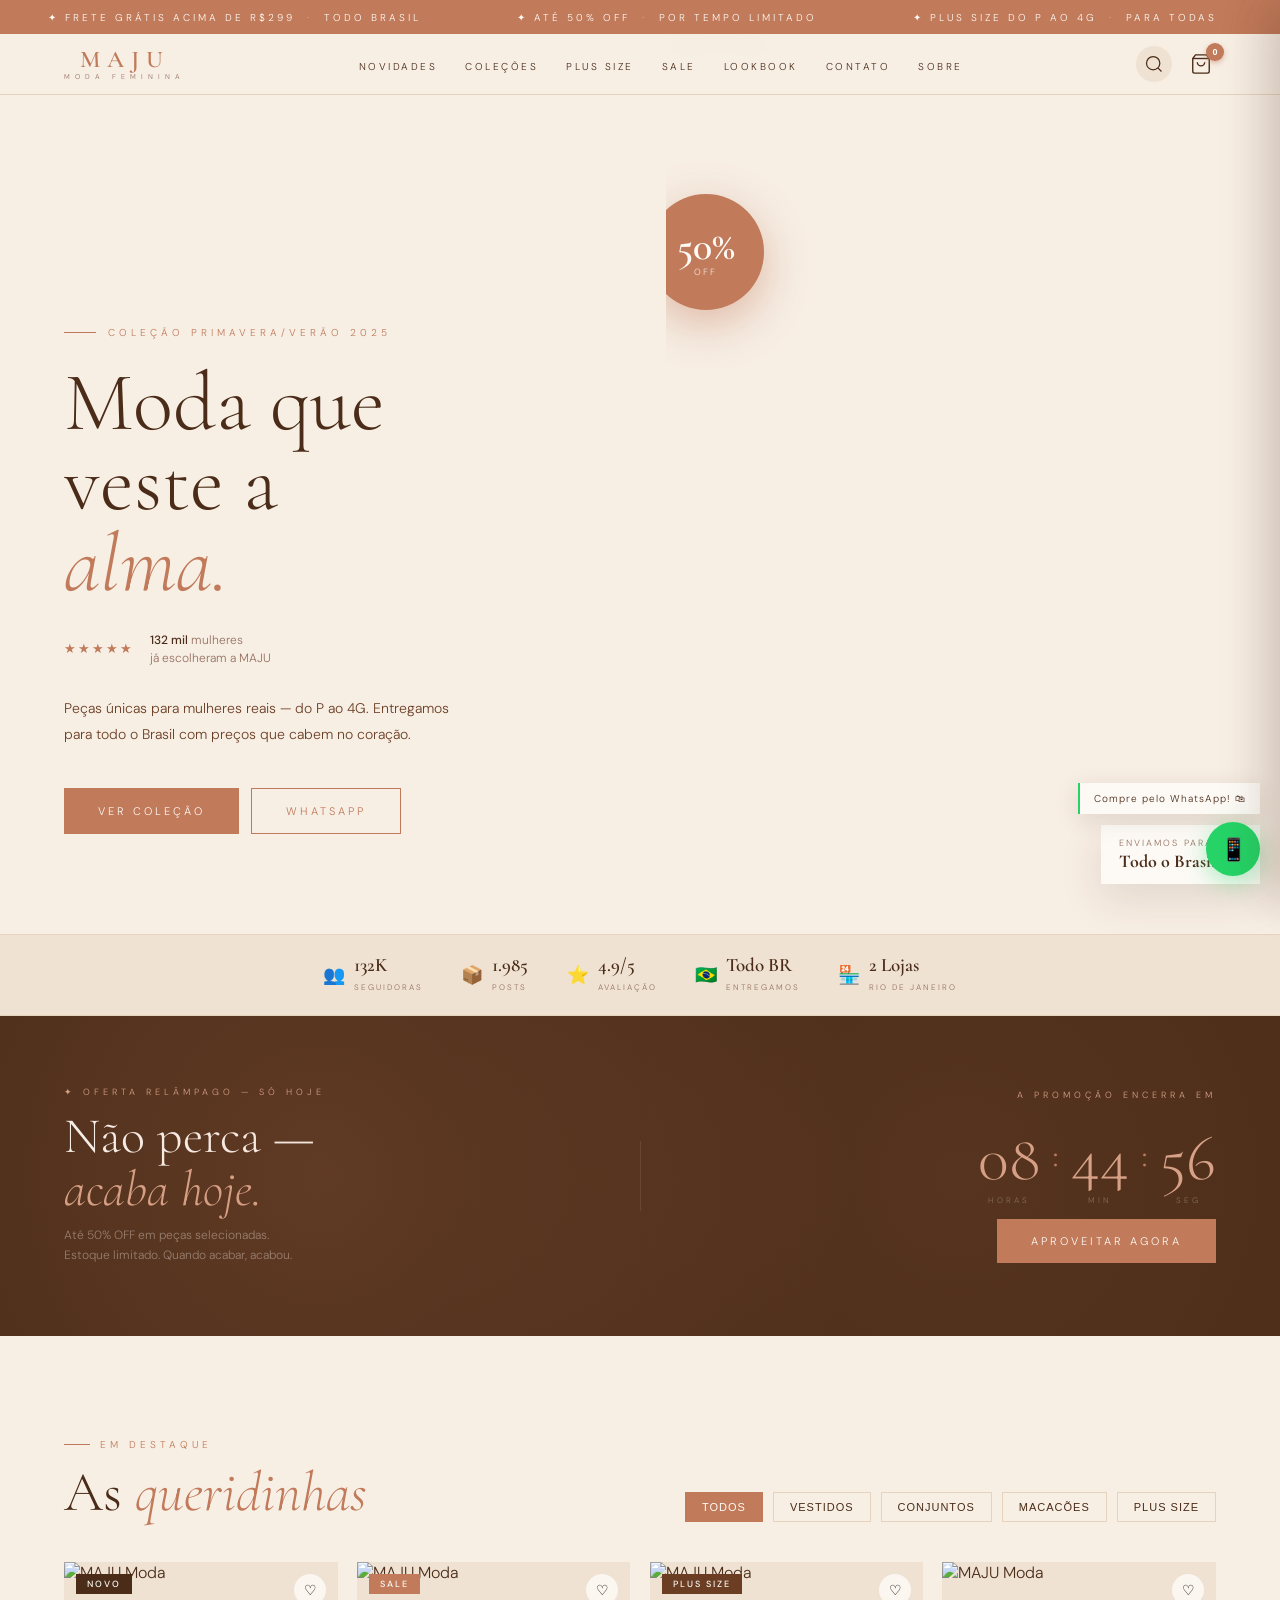
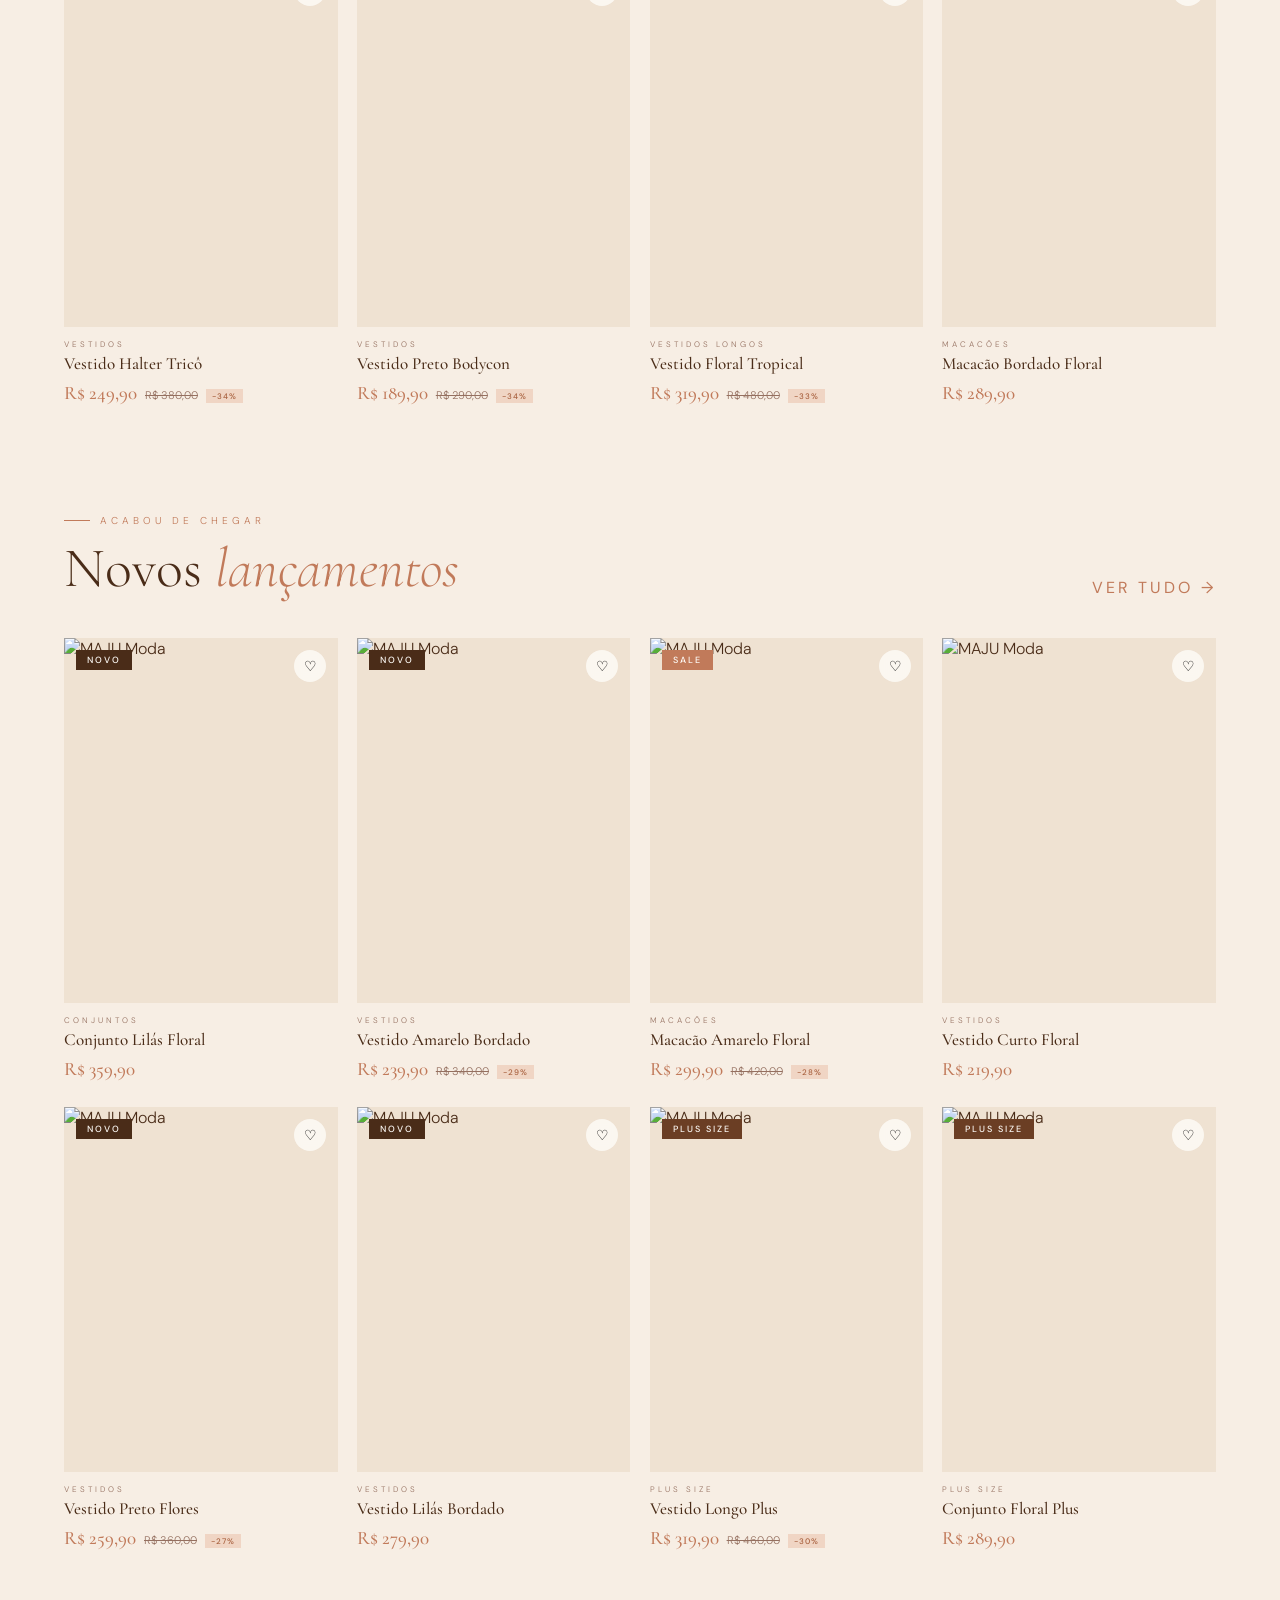
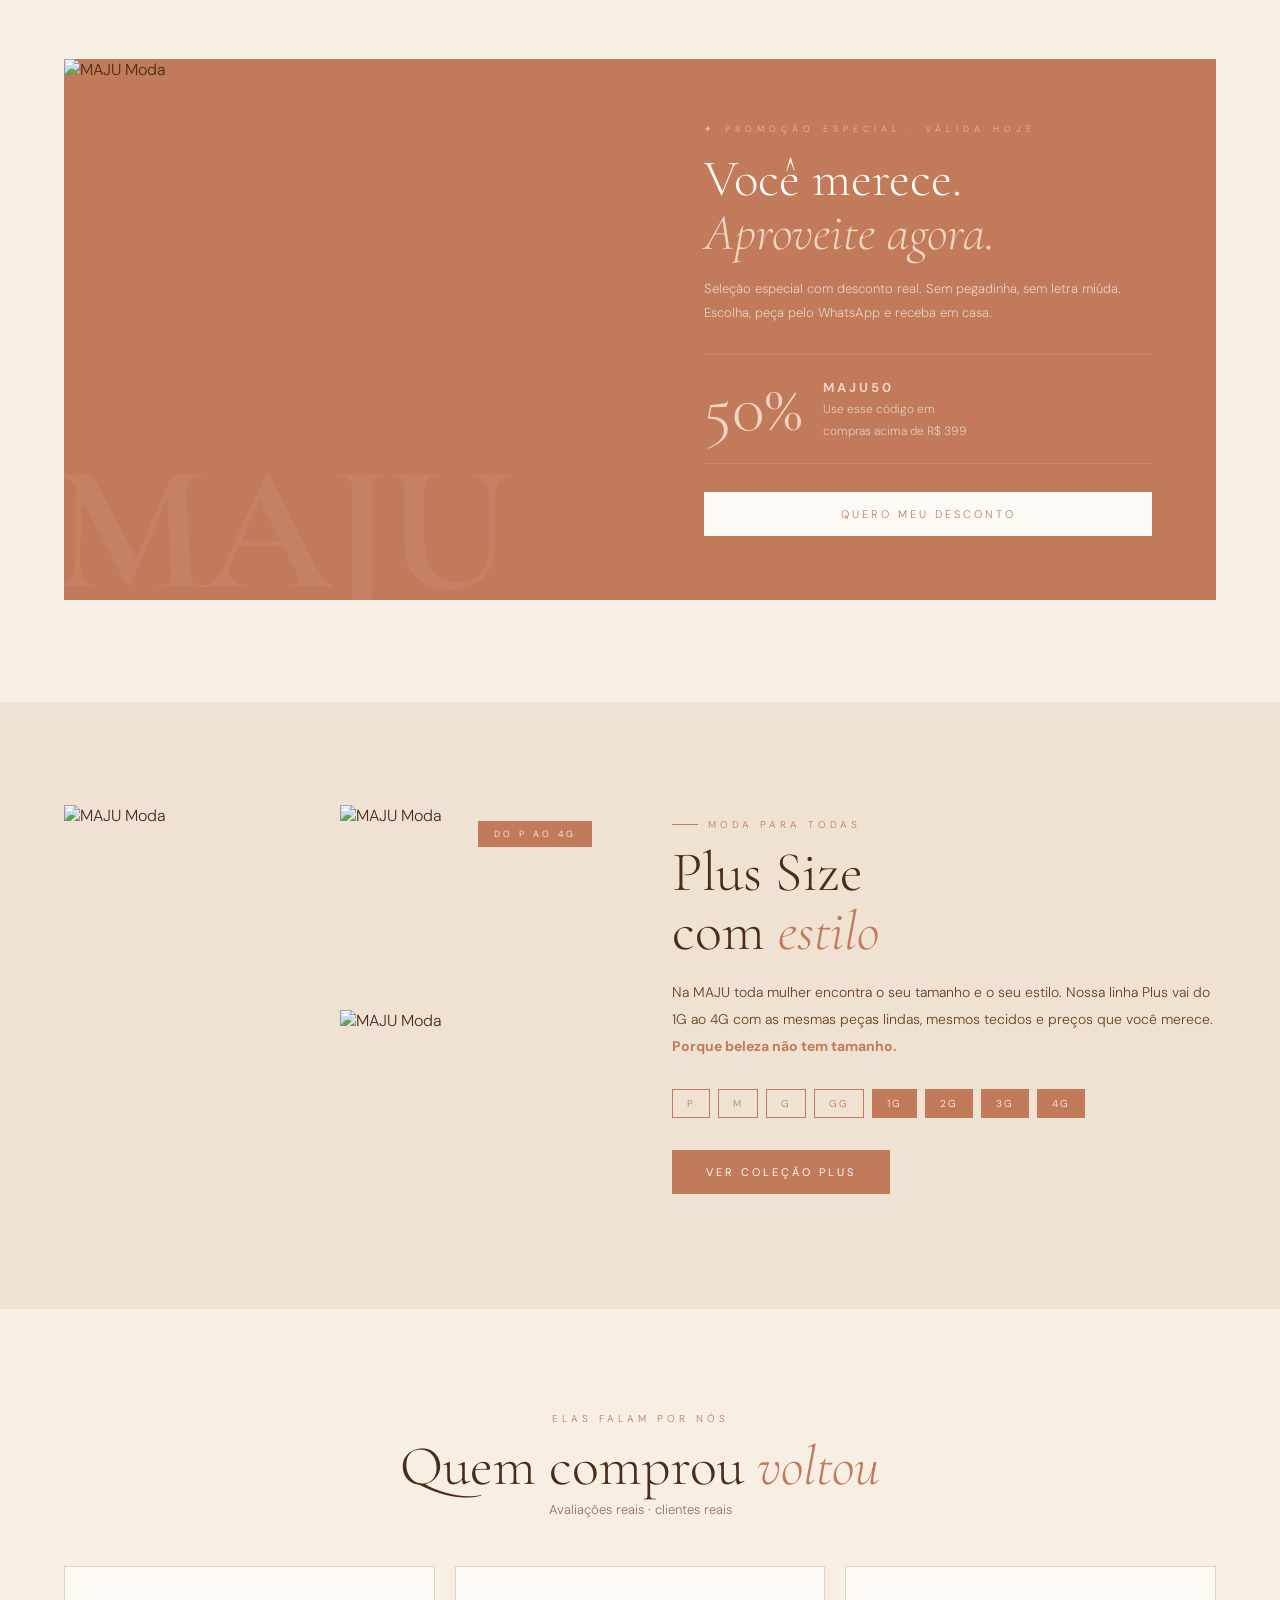
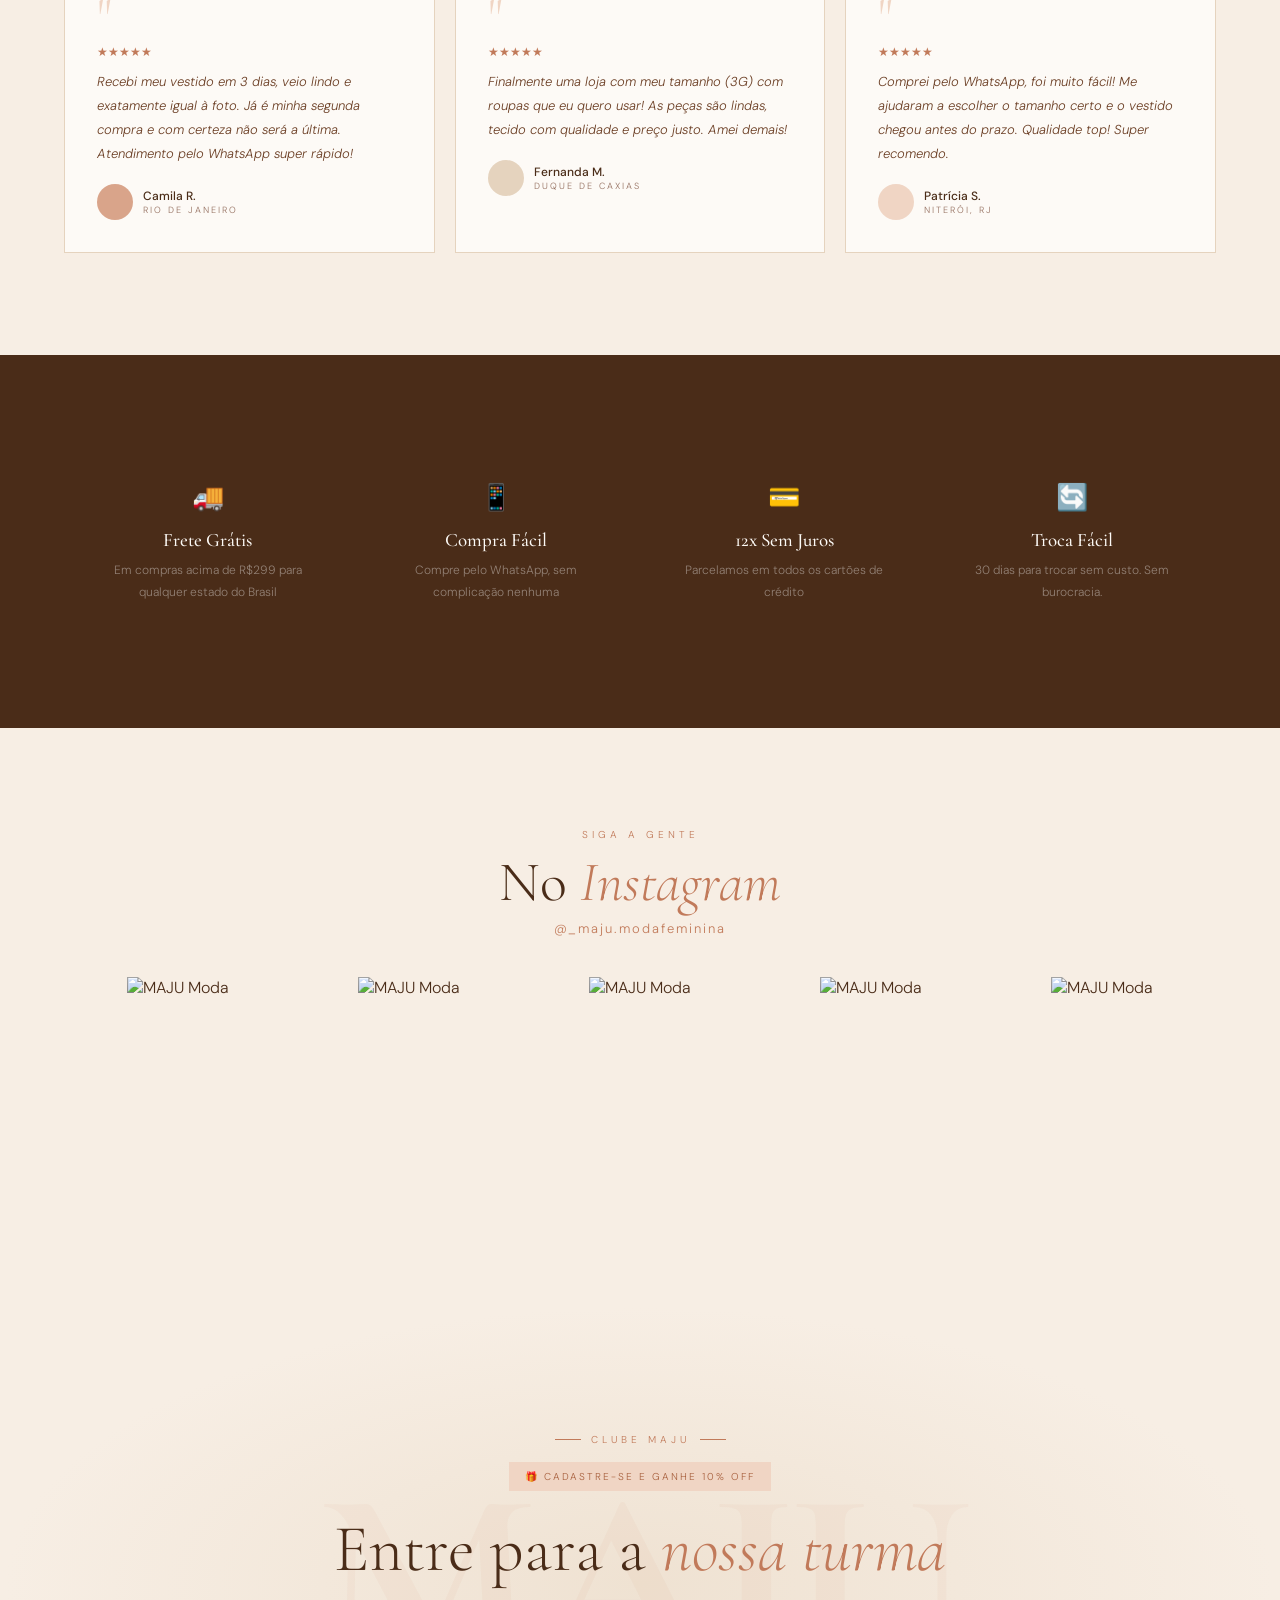
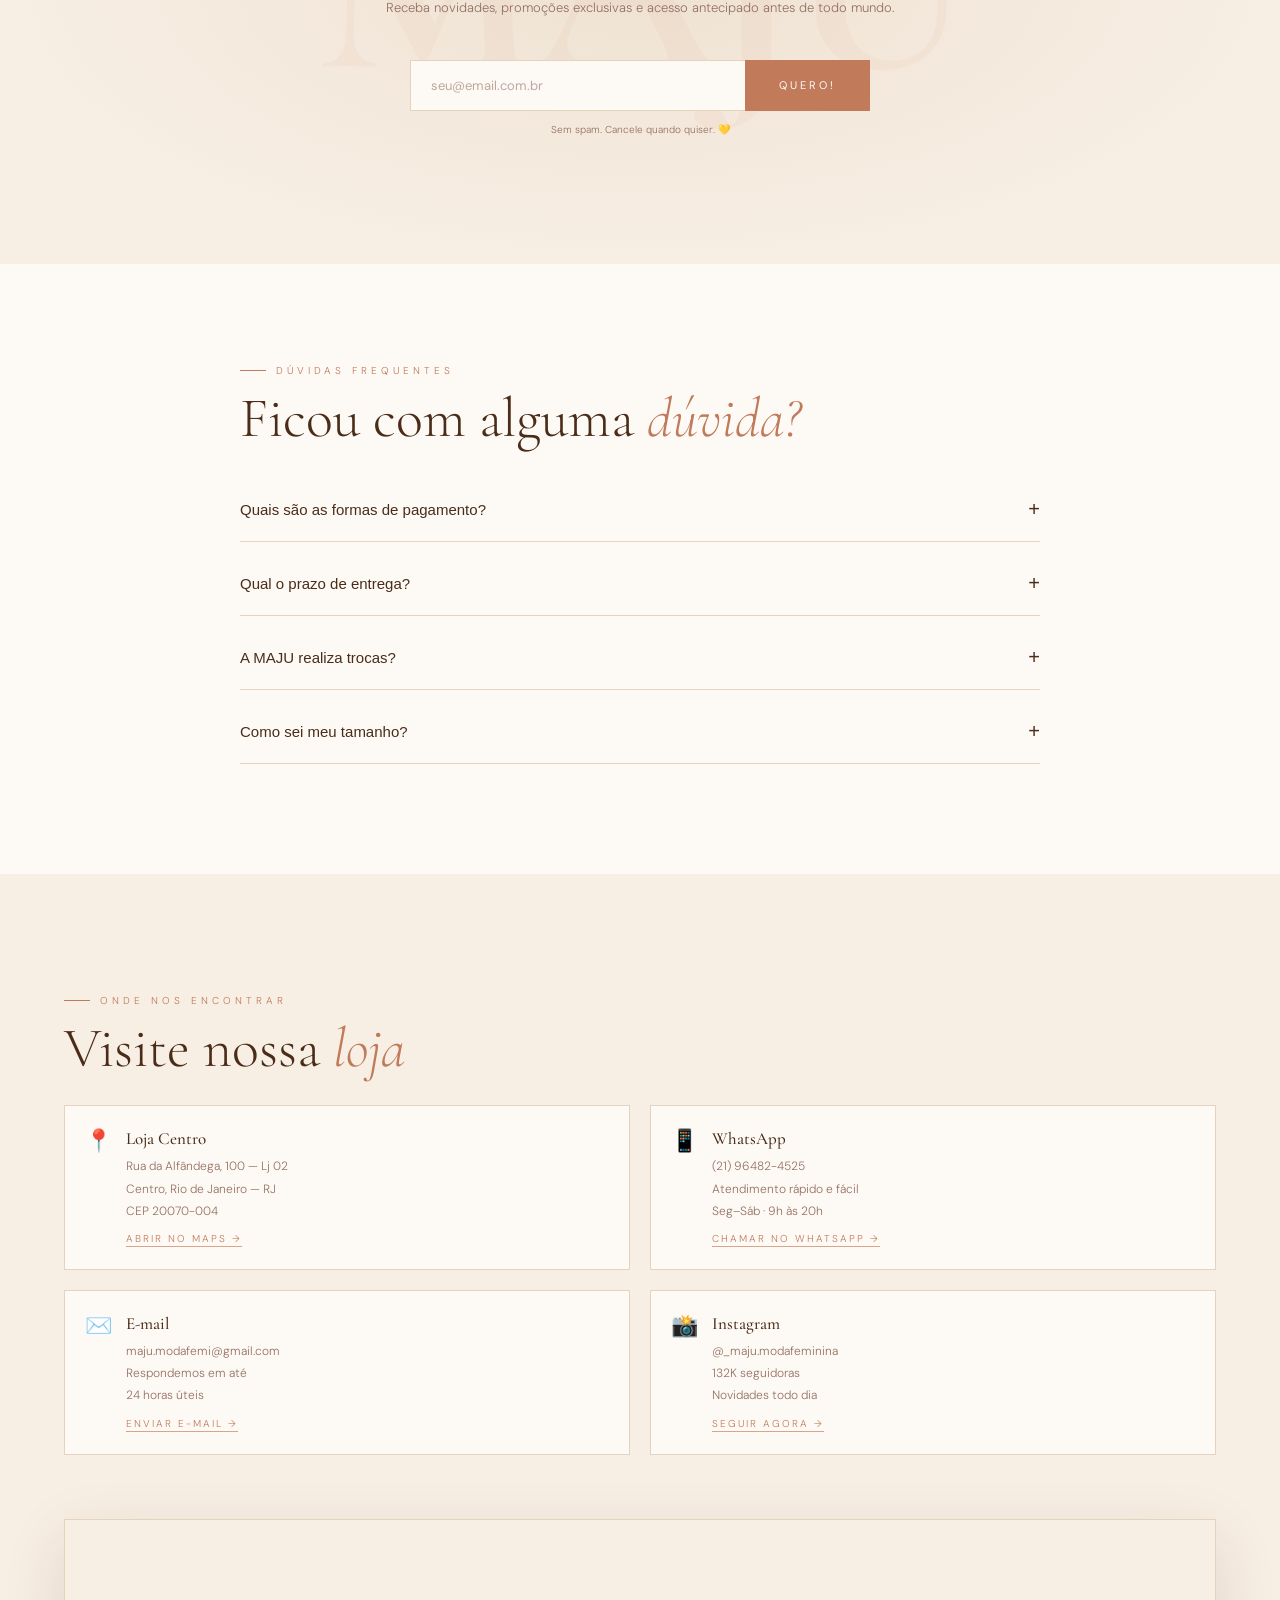
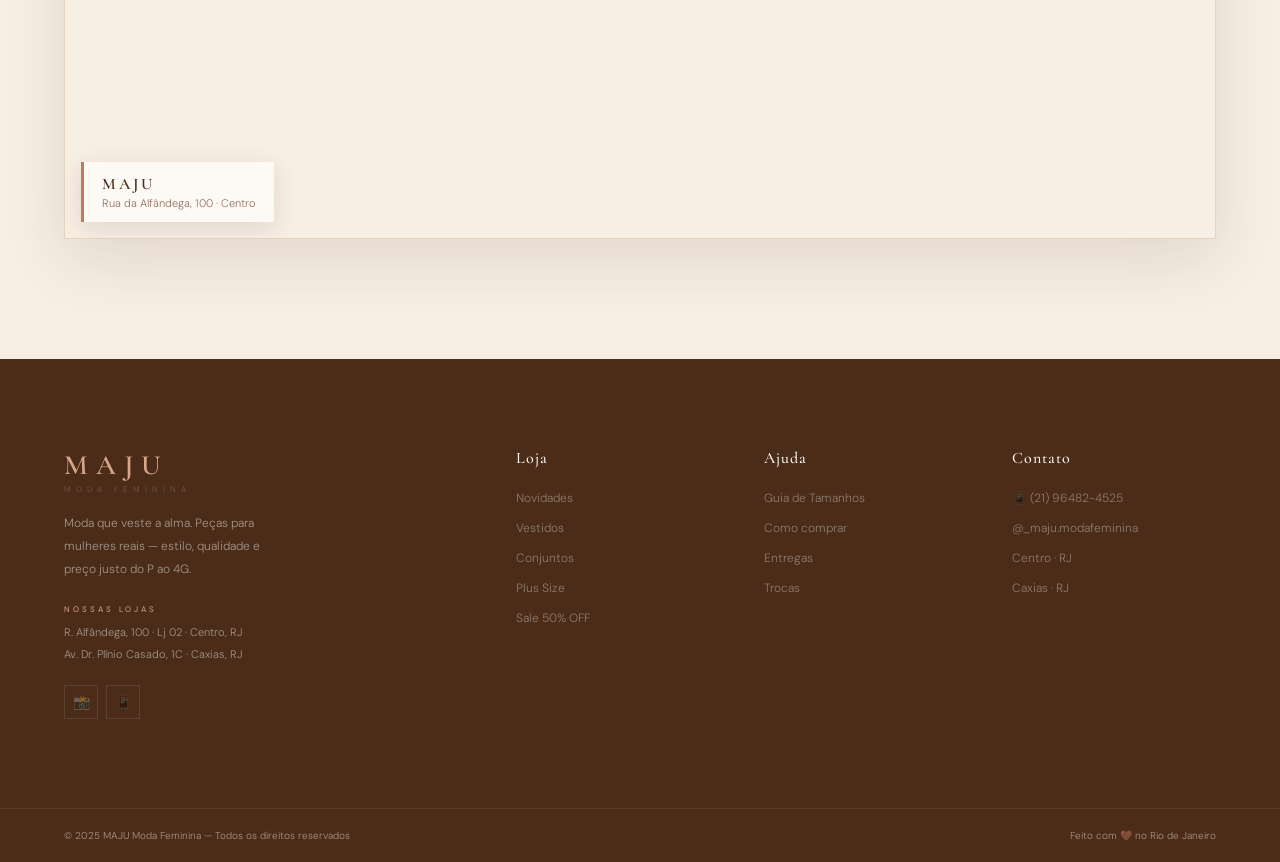
==== index.html @ 3d33a8f9 "primeiro commit" ====
<!DOCTYPE html>
<html lang="pt-BR">
<head>
<meta charset="UTF-8">
<meta name="viewport" content="width=device-width, initial-scale=1.0, viewport-fit=cover">
<meta name="theme-color" content="#C17A5A">
<meta name="apple-mobile-web-app-capable" content="yes">
<title>MAJU Moda Feminina — Moda que veste a alma</title>
<link href="https://fonts.googleapis.com/css2?family=Cormorant+Garamond:ital,wght@0,300;0,400;0,500;0,600;1,300;1,400;1,600&family=DM+Sans:wght@300;400;500&display=swap" rel="stylesheet">
<link rel="stylesheet" href="style.css">
</head>
<body>

<!-- POPUP -->
<div class="pop-ov" id="popOv">
  <div class="popup">
    <div class="pop-img-w" style="position:relative">
      <button class="pop-close-abs" onclick="closePopup()">✕</button>
      <img src="https://res.cloudinary.com/demo/image/fetch/f_auto,q_auto/https://images.unsplash.com/photo-1483985988355-763728e1935b?w=800&auto=format&fit=crop" loading="lazy" alt="MAJU Moda" alt="MAJU">
    </div>
    <div class="pop-body">
      <button class="pop-close-rel" onclick="closePopup()">✕</button>
      <p class="pop-tag">Exclusivo para você</p>
      <h2 class="pop-title">Ganhe <em>10% OFF</em><br>na 1ª compra</h2>
      <p class="pop-sub">Cadastre-se e receba desconto imediato + acesso antecipado a todas as novidades.</p>
      <div class="pop-code" onclick="copyCode()"><strong>MAJU10</strong><p id="popTxt">Clique para copiar</p></div>
      <a href="https://wa.me/5521964824525?text=Oi! Quero usar o cupom MAJU10 🛍" class="btn btn-t btn-full" style="margin-bottom:10px"><span>Comprar pelo WhatsApp</span></a>
      <span class="pop-skip" onclick="closePopup()">Não, obrigada — prefiro pagar mais</span>
    </div>
  </div>
</div>

<!-- CART -->
<div class="c-ov" id="cOv" onclick="closeCart()"></div>
<div class="c-drawer" id="cDraw">
  <div class="c-head" style="flex-direction:column; align-items:flex-start; padding-bottom:12px;">
    <div style="display:flex; justify-content:space-between; width:100%; align-items:center; margin-bottom:12px;">
      <h3 style="font-family:'Cormorant Garamond',serif;font-size:22px;color:var(--brown);">Minha Sacola <span id="c-count" style="font-size:14px;color:var(--muted);font-weight:300;font-family:'DM Sans',sans-serif;"></span></h3>
      <button class="c-close" onclick="closeCart()">✕</button>
    </div>
    <div class="c-progress-wrap">
      <p id="c-progress-text">Faltam <strong>R$ 299,00</strong> para <strong>Frete Grátis</strong></p>
      <div class="c-progress-bar"><div class="c-progress-fill" id="cProgressFill"></div></div>
    </div>
  </div>
  <div class="c-body" id="c-body">
    <div class="c-empty">🛍<br><br>Seu carrinho está vazio.<br>Explore nossas novidades!</div>
  </div>
  <div class="c-foot" id="c-foot" style="display:none;">
    <div class="c-total"><span>Total</span><strong id="c-total-val">R$ 0,00</strong></div>
    <button class="btn btn-t btn-full" onclick="irCheckout()" style="margin-bottom:10px;"><span>Finalizar compra</span></button>
    <a id="wpp-cart-link" href="#" class="btn btn-g btn-full"><span>📱 Finalizar pelo WhatsApp</span></a>
  </div>
</div>

<!-- CHECKOUT MODAL -->
<div class="ck-ov" id="ckOv">
  <div class="ck-box">
    <div class="ck-head">
      <h3 id="ck-title">Finalizar compra</h3>
      <button class="ck-close" onclick="ckClose()">✕</button>
    </div>
    <div class="ck-body">
      <div class="ck-steps-bar">
        <div class="ck-step-dot done" id="dot1"></div>
        <div class="ck-step-dot" id="dot2"></div>
        <div class="ck-step-dot" id="dot3"></div>
      </div>

      <!-- STEP 1: DADOS PESSOAIS -->
      <div class="ck-step active" id="ck-step1">
        <p class="ck-subtitle">Seus dados</p>
        <div class="ck-grid">
          <div class="ck-field ck-full"><label>Nome completo *</label><input type="text" id="ck-nome" placeholder="Maria Silva"></div>
          <div class="ck-field"><label>E-mail *</label><input type="email" id="ck-email" placeholder="maria@email.com"></div>
          <div class="ck-field"><label>WhatsApp *</label><input type="tel" id="ck-fone" placeholder="(21) 99999-9999" oninput="maskFone(this)"></div>
        </div>
        <p class="ck-subtitle" style="margin-top:20px;">Endereço de entrega</p>
        <div class="ck-grid">
          <div class="ck-field">
            <label>CEP *</label>
            <div class="cep-wrap">
              <input type="text" id="ck-cep" placeholder="00000-000" maxlength="9" oninput="maskCep(this)" onblur="buscaCep()">
              <span class="cep-spin" id="cep-spin">⏳</span>
            </div>
          </div>
          <div class="ck-field"><label>Estado</label><input type="text" id="ck-uf" placeholder="RJ" maxlength="2" readonly style="background:var(--cream2);"></div>
          <div class="ck-field ck-full"><label>Rua / Avenida *</label><input type="text" id="ck-rua" placeholder="Rua das Flores"></div>
          <div class="ck-field"><label>Número *</label><input type="text" id="ck-num" placeholder="123" id="ck-num"></div>
          <div class="ck-field"><label>Complemento</label><input type="text" id="ck-comp" placeholder="Apto 4B"></div>
          <div class="ck-field"><label>Bairro *</label><input type="text" id="ck-bairro" placeholder="Centro"></div>
          <div class="ck-field ck-full"><label>Cidade *</label><input type="text" id="ck-cidade" placeholder="Rio de Janeiro" readonly style="background:var(--cream2);"></div>
        </div>
        <button class="btn btn-t btn-full" onclick="ckStep2()" style="margin-top:20px;"><span>Continuar →</span></button>
      </div>

      <!-- STEP 2: RESUMO DO PEDIDO -->
      <div class="ck-step" id="ck-step2">
        <p class="ck-subtitle">Resumo do pedido</p>
        <div id="ck-items"></div>
        <div class="ck-total-row"><span>Total</span><strong id="ck-total">R$ 0,00</strong></div>
        <div class="ck-addr-preview" id="ck-addr-preview"></div>
        <div class="ck-divider"></div>
        <div style="display:flex;flex-direction:column;gap:10px;">
          <button class="btn btn-t btn-full" onclick="ckConfirmar()"><span>✅ Confirmar pedido</span></button>
          <button class="btn btn-g btn-full" onclick="ckWhatsapp()"><span>📱 Finalizar pelo WhatsApp</span></button>
          <button class="btn btn-o btn-full" onclick="ckStep1()"><span>← Voltar</span></button>
        </div>
      </div>

      <!-- STEP 3: CONFIRMADO -->
      <div class="ck-step" id="ck-step3" style="text-align:center;padding:20px 0;">
        <div style="font-size:56px;margin-bottom:16px;">🎉</div>
        <h2 style="font-family:'Cormorant Garamond',serif;font-size:28px;font-weight:300;color:var(--brown);margin-bottom:12px;">Pedido <em style="font-style:italic;color:var(--terra);">confirmado!</em></h2>
        <p style="font-size:13px;color:var(--muted);line-height:1.8;margin-bottom:24px;">Recebemos seu pedido e entraremos em contato pelo WhatsApp para combinar a entrega e pagamento.</p>
        <div id="ck-num-pedido" style="background:var(--cream2);padding:16px;margin-bottom:24px;font-family:'Cormorant Garamond',serif;font-size:22px;color:var(--terra);"></div>
        <button class="btn btn-t btn-full" onclick="ckClose();cartClear();"><span>Continuar comprando</span></button>
      </div>
    </div>
  </div>
</div>

<!-- MOBILE MENU -->
<div class="mob-overlay" id="mobOv" onclick="closeMob()"></div>
<div class="mob-drawer" id="mobDraw">
  <div class="mob-head"><span class="mob-logo">MAJU</span><button class="mob-close" onclick="closeMob()">✕</button></div>
  <div class="mob-search">
    <input type="text" placeholder="Buscar peças..." oninput="handleSearch(this.value); if(this.value && this.value.length > 2) { closeMob(); document.getElementById('produtos').scrollIntoView(); }">
  </div>
  <div class="mob-nav">
    <a href="#" onclick="closeMob()">Novidades</a>
    <a href="#produtos" onclick="closeMob()">Coleções</a>
    <a href="#plus" onclick="closeMob()">Plus Size</a>
    <a href="#sale" onclick="closeMob()">Sale 50% OFF</a>
    <a href="#insta" onclick="closeMob()">Instagram</a>
    <a href="#contato" onclick="closeMob()">Contato & Loja</a>
    <a href="#" onclick="closeMob()">Sobre</a>
  </div>
  <div class="mob-foot">
    <a href="https://wa.me/5521964824525?text=Oi! Vim pelo site da MAJU 🌸" class="btn btn-g btn-full"><span>📱 WhatsApp</span></a>
    <a href="https://instagram.com/_maju.modafeminina" class="btn btn-o btn-full" style="font-size:10px"><span>📸 @_maju.modafeminina</span></a>
  </div>
</div>

<!-- TICKER -->
<div class="ticker-bar">
  <div class="ticker-inner">
    <span>✦ Frete grátis acima de R$299 <em>·</em> Todo Brasil</span>
    <span>✦ Até 50% OFF <em>·</em> Por tempo limitado</span>
    <span>✦ Plus Size do P ao 4G <em>·</em> Para todas</span>
    <span>✦ 12x sem juros <em>·</em> Todos os cartões</span>
    <span>✦ Troca grátis em 30 dias <em>·</em> Sem burocracia</span>
    <span>✦ Frete grátis acima de R$299 <em>·</em> Todo Brasil</span>
    <span>✦ Até 50% OFF <em>·</em> Por tempo limitado</span>
    <span>✦ Plus Size do P ao 4G <em>·</em> Para todas</span>
    <span>✦ 12x sem juros <em>·</em> Todos os cartões</span>
    <span>✦ Troca grátis em 30 dias <em>·</em> Sem burocracia</span>
  </div>
</div>

<!-- NAV -->
<nav id="nav">
  <a href="#" class="nav-logo"><span class="nav-logo-m">MAJU</span><span class="nav-logo-s">Moda Feminina</span></a>
  <ul class="nav-links">
    <li><a href="#">Novidades</a></li>
    <li><a href="#produtos">Coleções</a></li>
    <li><a href="#plus">Plus Size</a></li>
    <li><a href="#sale">Sale</a></li>
    <li><a href="#insta">Lookbook</a></li>
    <li><a href="#contato">Contato</a></li>
    <li><a href="#">Sobre</a></li>
  </ul>
  <div class="nav-right">
    <div class="search-box" id="searchBox">
      <input type="text" id="searchInput" class="search-input" placeholder="Buscar..." oninput="handleSearch(this.value)">
      <button class="ico search-toggle" aria-label="Buscar" onclick="toggleSearch()">
        <svg width="20" height="20" viewBox="0 0 24 24" fill="none" stroke="currentColor" stroke-width="1.5"><circle cx="11" cy="11" r="8"></circle><line x1="21" y1="21" x2="16.65" y2="16.65"></line></svg>
      </button>
    </div>
    <button class="ico cart-btn" onclick="openCart()" aria-label="Sacola">
      <svg width="22" height="22" viewBox="0 0 24 24" fill="none" stroke="currentColor" stroke-width="1.5"><path d="M6 2L3 6v14a2 2 0 0 0 2 2h14a2 2 0 0 0 2-2V6l-3-4z"></path><line x1="3" y1="6" x2="21" y2="6"></line><path d="M16 10a4 4 0 0 1-8 0"></path></svg>
      <span class="cc" id="cc">0</span>
    </button>
    <button class="ham" id="ham" onclick="toggleMob()" aria-label="Menu"><span></span><span></span><span></span></button>
  </div>
</nav>

<!-- HERO -->
<section class="hero">
  <div class="hero-left">
    <p class="hero-eyebrow">Coleção Primavera/Verão 2025</p>
    <h1 class="hero-h1">Moda que<br>veste a<br><em>alma.</em></h1>
    <div class="hero-proof"><span class="stars">★★★★★</span><p class="proof-txt"><strong>132 mil</strong> mulheres<br>já escolheram a MAJU</p></div>
    <p class="hero-sub">Peças únicas para mulheres reais — do P ao 4G. Entregamos para todo o Brasil com preços que cabem no coração.</p>
    <div class="hero-btns">
      <a href="#produtos" class="btn btn-t"><span>Ver Coleção</span></a>
      <a href="https://wa.me/5521964824525?text=Oi! Vim pelo site e quero conhecer as peças 🌸" class="btn btn-o"><span>WhatsApp</span></a>
    </div>
  </div>
  <div class="hero-right">
    <img src="https://res.cloudinary.com/demo/image/fetch/f_auto,q_auto/https://images.unsplash.com/photo-1483985988355-763728e1935b?w=800&auto=format&fit=crop" loading="lazy" alt="MAJU Moda" alt="MAJU Coleção">
    <div class="hero-badge"><span class="badge-n">50%</span><span class="badge-s">OFF</span></div>
    <div class="hero-tag"><p>Enviamos para</p><strong>Todo o Brasil 🇧🇷</strong></div>
  </div>
</section>

<!-- PROOF -->
<div class="proof-strip">
  <div class="p-item rv"><span class="p-icon">👥</span><div class="p-data"><strong>132K</strong><span>Seguidoras</span></div></div>
  <div class="p-item rv" style="transition-delay:.07s"><span class="p-icon">📦</span><div class="p-data"><strong>1.985</strong><span>Posts</span></div></div>
  <div class="p-item rv" style="transition-delay:.14s"><span class="p-icon">⭐</span><div class="p-data"><strong>4.9/5</strong><span>Avaliação</span></div></div>
  <div class="p-item rv" style="transition-delay:.21s"><span class="p-icon">🇧🇷</span><div class="p-data"><strong>Todo BR</strong><span>Entregamos</span></div></div>
  <div class="p-item rv" style="transition-delay:.28s"><span class="p-icon">🏪</span><div class="p-data"><strong>2 Lojas</strong><span>Rio de Janeiro</span></div></div>
</div>

<!-- URGENCY -->
<div class="urgency" id="sale">
  <div class="rl">
    <p class="u-tag">✦ Oferta relâmpago — só hoje</p>
    <h2 class="u-title">Não perca —<br><em>acaba hoje.</em></h2>
    <p class="u-sub">Até 50% OFF em peças selecionadas.<br>Estoque limitado. Quando acabar, acabou.</p>
  </div>
  <div class="u-sep"></div>
  <div class="rr" style="display:flex;flex-direction:column;align-items:flex-end;gap:14px;">
    <p class="u-tag" style="text-align:right">A promoção encerra em</p>
    <div class="cd">
      <div class="cd-box"><span class="cd-num" id="h">08</span><p class="cd-lbl">Horas</p></div>
      <span class="cd-sep">:</span>
      <div class="cd-box"><span class="cd-num" id="m">45</span><p class="cd-lbl">Min</p></div>
      <span class="cd-sep">:</span>
      <div class="cd-box"><span class="cd-num" id="s">00</span><p class="cd-lbl">Seg</p></div>
    </div>
    <a href="https://wa.me/5521964824525?text=Quero aproveitar a promoção MAJU! 🔥" class="btn btn-t"><span>Aproveitar agora</span></a>
  </div>
</div>

<!-- PRODUTOS BATCH 1 -->
<section class="products" id="produtos">
  <div class="p-header rv">
    <div><p class="s-tag">Em destaque</p><h2 class="s-title">As <em>queridinhas</em></h2></div>

    <div class="p-filters" id="pFilters">
      <button class="p-filter-btn active" data-filter="all">Todos</button>
      <button class="p-filter-btn" data-filter="Vestidos">Vestidos</button>
      <button class="p-filter-btn" data-filter="Conjuntos">Conjuntos</button>
      <button class="p-filter-btn" data-filter="Macacões">Macacões</button>
      <button class="p-filter-btn" data-filter="Plus Size">Plus Size</button>
    </div>
  </div>
  <div class="p-grid" id="grid-destaques">
    <div class="p-card rv"><div class="p-wrap"><img src="https://res.cloudinary.com/demo/image/fetch/f_auto,q_auto/https://images.unsplash.com/photo-1483985988355-763728e1935b?w=800&auto=format&fit=crop" loading="lazy" alt="MAJU Moda" alt="Vestido Halter Tricô"><span class="p-badge b-new">Novo</span><button class="p-wish" onclick="this.classList.toggle('on')">♡</button><div class="p-ov"><div class="sz-row"><button class="sz">P</button><button class="sz">M</button><button class="sz">G</button><button class="sz">GG</button></div><button class="add-btn" onclick="addCart()">Adicionar</button></div></div><div class="p-info"><p class="p-cat">Vestidos</p><h3 class="p-name">Vestido Halter Tricô</h3><div class="p-price"><span class="p-new">R$ 249,90</span><span class="p-old">R$ 380,00</span><span class="p-disc">-34%</span></div></div></div>
    <div class="p-card rv" style="transition-delay:.08s"><div class="p-wrap"><img src="https://res.cloudinary.com/demo/image/fetch/f_auto,q_auto/https://images.unsplash.com/photo-1483985988355-763728e1935b?w=800&auto=format&fit=crop" loading="lazy" alt="MAJU Moda" alt="Vestido Preto Bodycon"><span class="p-badge b-sale">Sale</span><button class="p-wish" onclick="this.classList.toggle('on')">♡</button><div class="p-ov"><div class="sz-row"><button class="sz">P</button><button class="sz">M</button><button class="sz">G</button><button class="sz">GG</button></div><button class="add-btn" onclick="addCart()">Adicionar</button></div></div><div class="p-info"><p class="p-cat">Vestidos</p><h3 class="p-name">Vestido Preto Bodycon</h3><div class="p-price"><span class="p-new">R$ 189,90</span><span class="p-old">R$ 290,00</span><span class="p-disc">-34%</span></div></div></div>
    <div class="p-card rv" style="transition-delay:.16s"><div class="p-wrap"><img src="https://res.cloudinary.com/demo/image/fetch/f_auto,q_auto/https://images.unsplash.com/photo-1483985988355-763728e1935b?w=800&auto=format&fit=crop" loading="lazy" alt="MAJU Moda" alt="Vestido Floral Tropical"><span class="p-badge b-plus">Plus Size</span><button class="p-wish" onclick="this.classList.toggle('on')">♡</button><div class="p-ov"><div class="sz-row"><button class="sz">P</button><button class="sz">M</button><button class="sz">G</button><button class="sz">1G</button><button class="sz">2G</button></div><button class="add-btn" onclick="addCart()">Adicionar</button></div></div><div class="p-info"><p class="p-cat">Vestidos Longos</p><h3 class="p-name">Vestido Floral Tropical</h3><div class="p-price"><span class="p-new">R$ 319,90</span><span class="p-old">R$ 480,00</span><span class="p-disc">-33%</span></div></div></div>
    <div class="p-card rv" style="transition-delay:.24s"><div class="p-wrap"><img src="https://res.cloudinary.com/demo/image/fetch/f_auto,q_auto/https://images.unsplash.com/photo-1483985988355-763728e1935b?w=800&auto=format&fit=crop" loading="lazy" alt="MAJU Moda" alt="Macacão Bordado"><button class="p-wish" onclick="this.classList.toggle('on')">♡</button><div class="p-ov"><div class="sz-row"><button class="sz">P</button><button class="sz">M</button><button class="sz">G</button><button class="sz">GG</button></div><button class="add-btn" onclick="addCart()">Adicionar</button></div></div><div class="p-info"><p class="p-cat">Macacões</p><h3 class="p-name">Macacão Bordado Floral</h3><div class="p-price"><span class="p-new">R$ 289,90</span></div></div></div>
  </div>
</section>

<!-- PRODUTOS BATCH 2 -->
<section class="products" style="padding-top:0">
  <div class="p-header rv">
    <div><p class="s-tag">Acabou de chegar</p><h2 class="s-title">Novos <em>lançamentos</em></h2></div>
    <button class="see-all" style="background:none;border:none;cursor:pointer;font-family:inherit;font-size:inherit;padding:0;" onclick="openCollectionCarousel('Novidades', 'Lançamentos')">Ver tudo</button>
  </div>
  <div class="p-grid" id="grid-lancamentos">
    <div class="p-card rv"><div class="p-wrap"><img src="https://res.cloudinary.com/demo/image/fetch/f_auto,q_auto/https://images.unsplash.com/photo-1483985988355-763728e1935b?w=800&auto=format&fit=crop" loading="lazy" alt="MAJU Moda" alt="Conjunto Lilás"><span class="p-badge b-new">Novo</span><button class="p-wish" onclick="this.classList.toggle('on')">♡</button><div class="p-ov"><div class="sz-row"><button class="sz">P</button><button class="sz">M</button><button class="sz">G</button><button class="sz">GG</button></div><button class="add-btn" onclick="addCart()">Adicionar</button></div></div><div class="p-info"><p class="p-cat">Conjuntos</p><h3 class="p-name">Conjunto Lilás Floral</h3><div class="p-price"><span class="p-new">R$ 359,90</span></div></div></div>
    <div class="p-card rv" style="transition-delay:.08s"><div class="p-wrap"><img src="https://res.cloudinary.com/demo/image/fetch/f_auto,q_auto/https://images.unsplash.com/photo-1483985988355-763728e1935b?w=800&auto=format&fit=crop" loading="lazy" alt="MAJU Moda" alt="Vestido Amarelo"><span class="p-badge b-new">Novo</span><button class="p-wish" onclick="this.classList.toggle('on')">♡</button><div class="p-ov"><div class="sz-row"><button class="sz">P</button><button class="sz">M</button><button class="sz">G</button><button class="sz">GG</button></div><button class="add-btn" onclick="addCart()">Adicionar</button></div></div><div class="p-info"><p class="p-cat">Vestidos</p><h3 class="p-name">Vestido Amarelo Bordado</h3><div class="p-price"><span class="p-new">R$ 239,90</span><span class="p-old">R$ 340,00</span><span class="p-disc">-29%</span></div></div></div>
    <div class="p-card rv" style="transition-delay:.16s"><div class="p-wrap"><img src="https://res.cloudinary.com/demo/image/fetch/f_auto,q_auto/https://images.unsplash.com/photo-1483985988355-763728e1935b?w=800&auto=format&fit=crop" loading="lazy" alt="MAJU Moda" alt="Macacão Amarelo"><span class="p-badge b-sale">Sale</span><button class="p-wish" onclick="this.classList.toggle('on')">♡</button><div class="p-ov"><div class="sz-row"><button class="sz">P</button><button class="sz">M</button><button class="sz">G</button><button class="sz">GG</button></div><button class="add-btn" onclick="addCart()">Adicionar</button></div></div><div class="p-info"><p class="p-cat">Macacões</p><h3 class="p-name">Macacão Amarelo Floral</h3><div class="p-price"><span class="p-new">R$ 299,90</span><span class="p-old">R$ 420,00</span><span class="p-disc">-28%</span></div></div></div>
    <div class="p-card rv" style="transition-delay:.24s"><div class="p-wrap"><img src="https://res.cloudinary.com/demo/image/fetch/f_auto,q_auto/https://images.unsplash.com/photo-1483985988355-763728e1935b?w=800&auto=format&fit=crop" loading="lazy" alt="MAJU Moda" alt="Vestido Curto Floral"><button class="p-wish" onclick="this.classList.toggle('on')">♡</button><div class="p-ov"><div class="sz-row"><button class="sz">P</button><button class="sz">M</button><button class="sz">G</button><button class="sz">GG</button></div><button class="add-btn" onclick="addCart()">Adicionar</button></div></div><div class="p-info"><p class="p-cat">Vestidos</p><h3 class="p-name">Vestido Curto Floral</h3><div class="p-price"><span class="p-new">R$ 219,90</span></div></div></div>
    <div class="p-card rv" style="transition-delay:.32s"><div class="p-wrap"><img src="https://res.cloudinary.com/demo/image/fetch/f_auto,q_auto/https://images.unsplash.com/photo-1483985988355-763728e1935b?w=800&auto=format&fit=crop" loading="lazy" alt="MAJU Moda" alt="Vestido Preto Floral"><span class="p-badge b-new">Novo</span><button class="p-wish" onclick="this.classList.toggle('on')">♡</button><div class="p-ov"><div class="sz-row"><button class="sz">P</button><button class="sz">M</button><button class="sz">G</button><button class="sz">GG</button></div><button class="add-btn" onclick="addCart()">Adicionar</button></div></div><div class="p-info"><p class="p-cat">Vestidos</p><h3 class="p-name">Vestido Preto Flores</h3><div class="p-price"><span class="p-new">R$ 259,90</span><span class="p-old">R$ 360,00</span><span class="p-disc">-27%</span></div></div></div>
    <div class="p-card rv" style="transition-delay:.40s"><div class="p-wrap"><img src="https://res.cloudinary.com/demo/image/fetch/f_auto,q_auto/https://images.unsplash.com/photo-1483985988355-763728e1935b?w=800&auto=format&fit=crop" loading="lazy" alt="MAJU Moda" alt="Vestido Lilás Bordado"><span class="p-badge b-new">Novo</span><button class="p-wish" onclick="this.classList.toggle('on')">♡</button><div class="p-ov"><div class="sz-row"><button class="sz">P</button><button class="sz">M</button><button class="sz">G</button><button class="sz">GG</button></div><button class="add-btn" onclick="addCart()">Adicionar</button></div></div><div class="p-info"><p class="p-cat">Vestidos</p><h3 class="p-name">Vestido Lilás Bordado</h3><div class="p-price"><span class="p-new">R$ 279,90</span></div></div></div>
    <div class="p-card rv" style="transition-delay:.48s"><div class="p-wrap"><img src="https://res.cloudinary.com/demo/image/fetch/f_auto,q_auto/https://images.unsplash.com/photo-1483985988355-763728e1935b?w=800&auto=format&fit=crop" loading="lazy" alt="MAJU Moda" alt="Plus Size"><span class="p-badge b-plus">Plus Size</span><button class="p-wish" onclick="this.classList.toggle('on')">♡</button><div class="p-ov"><div class="sz-row"><button class="sz">1G</button><button class="sz">2G</button><button class="sz">3G</button><button class="sz">4G</button></div><button class="add-btn" onclick="addCart()">Adicionar</button></div></div><div class="p-info"><p class="p-cat">Plus Size</p><h3 class="p-name">Vestido Longo Plus</h3><div class="p-price"><span class="p-new">R$ 319,90</span><span class="p-old">R$ 460,00</span><span class="p-disc">-30%</span></div></div></div>
    <div class="p-card rv" style="transition-delay:.56s"><div class="p-wrap"><img src="https://res.cloudinary.com/demo/image/fetch/f_auto,q_auto/https://images.unsplash.com/photo-1483985988355-763728e1935b?w=800&auto=format&fit=crop" loading="lazy" alt="MAJU Moda" alt="Plus Size"><span class="p-badge b-plus">Plus Size</span><button class="p-wish" onclick="this.classList.toggle('on')">♡</button><div class="p-ov"><div class="sz-row"><button class="sz">1G</button><button class="sz">2G</button><button class="sz">3G</button><button class="sz">4G</button></div><button class="add-btn" onclick="addCart()">Adicionar</button></div></div><div class="p-info"><p class="p-cat">Plus Size</p><h3 class="p-name">Conjunto Floral Plus</h3><div class="p-price"><span class="p-new">R$ 289,90</span></div></div></div>
  </div>
</section>

<!-- PROMO BANNER -->
<div class="promo-banner rv">
  <div class="promo-img"><img src="https://res.cloudinary.com/demo/image/fetch/f_auto,q_auto/https://images.unsplash.com/photo-1483985988355-763728e1935b?w=800&auto=format&fit=crop" loading="lazy" alt="MAJU Moda" alt="MAJU Editorial"><span class="promo-wm">MAJU</span></div>
  <div class="promo-cnt">
    <p class="promo-ey">✦ Promoção especial · Válida hoje</p>
    <h2 class="promo-h">Você merece.<br><em>Aproveite agora.</em></h2>
    <p class="promo-body">Seleção especial com desconto real. Sem pegadinha, sem letra miúda. Escolha, peça pelo WhatsApp e receba em casa.</p>
    <div class="promo-offer"><span class="offer-n">50%</span><div class="offer-d"><strong>MAJU50</strong>Use esse código em<br>compras acima de R$ 399</div></div>
    <a href="https://wa.me/5521964824525?text=Quero usar o cupom MAJU50! 🛍" class="btn btn-w"><span>Quero meu desconto</span></a>
  </div>
</div>

<!-- PLUS SIZE -->
<section class="plus" id="plus">
  <div class="plus-inner">
    <div class="rl plus-rel">
      <div class="plus-img-grid">
        <img src="https://res.cloudinary.com/demo/image/fetch/f_auto,q_auto/https://images.unsplash.com/photo-1483985988355-763728e1935b?w=800&auto=format&fit=crop" loading="lazy" alt="MAJU Moda" alt="Plus Size" style="width:100%;aspect-ratio:2/3;object-fit:cover;object-position:top;grid-row:span 2">
        <img src="https://res.cloudinary.com/demo/image/fetch/f_auto,q_auto/https://images.unsplash.com/photo-1483985988355-763728e1935b?w=800&auto=format&fit=crop" loading="lazy" alt="MAJU Moda" alt="Plus Size" style="width:100%;height:calc(50% - 4px);object-fit:cover;object-position:top">
        <img src="https://res.cloudinary.com/demo/image/fetch/f_auto,q_auto/https://images.unsplash.com/photo-1483985988355-763728e1935b?w=800&auto=format&fit=crop" loading="lazy" alt="MAJU Moda" alt="Plus Size" style="width:100%;height:calc(50% - 4px);object-fit:cover;object-position:top">
      </div>
      <div class="plus-tag-ov">Do P ao 4G</div>
    </div>
    <div class="rr">
      <p class="s-tag">Moda para todas</p>
      <h2 class="s-title" style="margin-bottom:18px">Plus Size<br>com <em>estilo</em></h2>
      <p style="font-size:14px;line-height:1.95;color:var(--brown2);margin-bottom:28px">Na MAJU toda mulher encontra o seu tamanho e o seu estilo. Nossa linha Plus vai do 1G ao 4G com as mesmas peças lindas, mesmos tecidos e preços que você merece. <strong style="color:var(--terra)">Porque beleza não tem tamanho.</strong></p>
      <div class="chip-row"><div class="chip">P</div><div class="chip">M</div><div class="chip">G</div><div class="chip">GG</div><div class="chip on">1G</div><div class="chip on">2G</div><div class="chip on">3G</div><div class="chip on">4G</div></div>
      <button class="btn btn-t" onclick="openCollectionCarousel('Plus Size', 'Plus Size')"><span>Ver coleção Plus</span></button>
    </div>
  </div>
</section>

<!-- TESTI -->
<section class="testi">
  <p class="s-tag rv">Elas falam por nós</p>
  <h2 class="s-title rv" style="margin-bottom:6px">Quem comprou <em>voltou</em></h2>
  <p class="rv" style="font-size:13px;color:var(--muted)">Avaliações reais · clientes reais</p>
  <div class="t-grid">
    <div class="t-card rv"><div class="t-q">"</div><p class="t-stars">★★★★★</p><p class="t-txt">Recebi meu vestido em 3 dias, veio lindo e exatamente igual à foto. Já é minha segunda compra e com certeza não será a última. Atendimento pelo WhatsApp super rápido!</p><div class="t-auth"><div class="t-av"></div><div><p class="t-nm">Camila R.</p><p class="t-loc">Rio de Janeiro</p></div></div></div>
    <div class="t-card rv" style="transition-delay:.1s"><div class="t-q">"</div><p class="t-stars">★★★★★</p><p class="t-txt">Finalmente uma loja com meu tamanho (3G) com roupas que eu quero usar! As peças são lindas, tecido com qualidade e preço justo. Amei demais!</p><div class="t-auth"><div class="t-av" style="background:var(--cream3)"></div><div><p class="t-nm">Fernanda M.</p><p class="t-loc">Duque de Caxias</p></div></div></div>
    <div class="t-card rv" style="transition-delay:.2s"><div class="t-q">"</div><p class="t-stars">★★★★★</p><p class="t-txt">Comprei pelo WhatsApp, foi muito fácil! Me ajudaram a escolher o tamanho certo e o vestido chegou antes do prazo. Qualidade top! Super recomendo.</p><div class="t-auth"><div class="t-av" style="background:var(--terra4)"></div><div><p class="t-nm">Patrícia S.</p><p class="t-loc">Niterói, RJ</p></div></div></div>
  </div>
</section>

<!-- WHY -->
<div class="why">
  <div class="w-item rv"><span class="w-icon">🚚</span><h4 class="w-title">Frete Grátis</h4><p class="w-txt">Em compras acima de R$299 para qualquer estado do Brasil</p></div>
  <div class="w-item rv" style="transition-delay:.08s"><span class="w-icon">📱</span><h4 class="w-title">Compra Fácil</h4><p class="w-txt">Compre pelo WhatsApp, sem complicação nenhuma</p></div>
  <div class="w-item rv" style="transition-delay:.16s"><span class="w-icon">💳</span><h4 class="w-title">12x Sem Juros</h4><p class="w-txt">Parcelamos em todos os cartões de crédito</p></div>
  <div class="w-item rv" style="transition-delay:.24s"><span class="w-icon">🔄</span><h4 class="w-title">Troca Fácil</h4><p class="w-txt">30 dias para trocar sem custo. Sem burocracia.</p></div>
</div>

<!-- INSTAGRAM -->
<section class="insta" id="insta">
  <p class="s-tag rv">Siga a gente</p>
  <h2 class="s-title rv">No <em>Instagram</em></h2>
  <p class="insta-handle rv">@_maju.modafeminina</p>
  <div class="insta-grid rv">
    <div class="insta-cell"><img src="https://res.cloudinary.com/demo/image/fetch/f_auto,q_auto/https://images.unsplash.com/photo-1483985988355-763728e1935b?w=800&auto=format&fit=crop" loading="lazy" alt="MAJU Moda" alt="MAJU"><div class="insta-hov">📷</div></div>
    <div class="insta-cell"><img src="https://res.cloudinary.com/demo/image/fetch/f_auto,q_auto/https://images.unsplash.com/photo-1483985988355-763728e1935b?w=800&auto=format&fit=crop" loading="lazy" alt="MAJU Moda" alt="MAJU"><div class="insta-hov">📷</div></div>
    <div class="insta-cell"><img src="https://res.cloudinary.com/demo/image/fetch/f_auto,q_auto/https://images.unsplash.com/photo-1483985988355-763728e1935b?w=800&auto=format&fit=crop" loading="lazy" alt="MAJU Moda" alt="MAJU"><div class="insta-hov">📷</div></div>
    <div class="insta-cell"><img src="https://res.cloudinary.com/demo/image/fetch/f_auto,q_auto/https://images.unsplash.com/photo-1483985988355-763728e1935b?w=800&auto=format&fit=crop" loading="lazy" alt="MAJU Moda" alt="MAJU"><div class="insta-hov">📷</div></div>
    <div class="insta-cell"><img src="https://res.cloudinary.com/demo/image/fetch/f_auto,q_auto/https://images.unsplash.com/photo-1483985988355-763728e1935b?w=800&auto=format&fit=crop" loading="lazy" alt="MAJU Moda" alt="MAJU"><div class="insta-hov">📷</div></div>
  </div>
</section>

<!-- NEWSLETTER -->
<section class="nl">
  <div class="nl-bg"></div><div class="nl-wm">MAJU</div>
  <div class="nl-in">
    <p class="nl-tag rv">Clube MAJU</p>
    <div class="nl-pill rv">🎁 Cadastre-se e ganhe 10% OFF</div>
    <h2 class="nl-title rv">Entre para a <em>nossa turma</em></h2>
    <p class="nl-sub rv">Receba novidades, promoções exclusivas e acesso antecipado antes de todo mundo.</p>
    <form class="nl-form rv" onsubmit="return false"><input class="nl-field" type="email" placeholder="seu@email.com.br"><button class="btn btn-t" type="submit"><span>Quero!</span></button></form>
    <p class="nl-disc rv">Sem spam. Cancele quando quiser. 💛</p>
  </div>
</section>


<!-- FAQ -->
<section class="faq" id="faq">
  <div class="faq-inner">
    <p class="s-tag rv">Dúvidas Frequentes</p>
    <h2 class="s-title rv" style="margin-bottom:30px">Ficou com alguma <em>dúvida?</em></h2>
    <div class="faq-list rv">
      <div class="faq-item">
        <button class="faq-q">Quais são as formas de pagamento? <span class="faq-icon">+</span></button>
        <div class="faq-a"><p>Aceitamos Pix com 5% de desconto, Cartão de Crédito em até 12x (sem juros até 6x) e Boleto Bancário.</p></div>
      </div>
      <div class="faq-item">
        <button class="faq-q">Qual o prazo de entrega? <span class="faq-icon">+</span></button>
        <div class="faq-a"><p>O prazo varia conforme o seu CEP. Entregamos para todo o Brasil e oferecemos frete grátis em compras acima de R$299.</p></div>
      </div>
      <div class="faq-item">
        <button class="faq-q">A MAJU realiza trocas? <span class="faq-icon">+</span></button>
        <div class="faq-a"><p>Sim! A primeira troca é gratuita em até 30 dias úteis após o recebimento do pedido. Sem burocracia.</p></div>
      </div>
      <div class="faq-item">
        <button class="faq-q">Como sei meu tamanho? <span class="faq-icon">+</span></button>
        <div class="faq-a"><p>Você pode consultar nossa Tabela de Medidas detalhada em todos os produtos ou falar com a gente pelo WhatsApp!</p></div>
      </div>
    </div>
  </div>
</section>

<!-- MAPA & CONTATO -->
<section class="mapcontact" id="contato">
  <div class="mc-inner">

    <!-- LEFT: infos de contato -->
    <div class="mc-info rv">
      <p class="s-tag">Onde nos encontrar</p>
      <h2 class="s-title" style="margin-bottom:28px">Visite nossa <em>loja</em></h2>

      <div class="mc-cards">

        <div class="mc-card">
          <div class="mc-card-icon">📍</div>
          <div>
            <h4 class="mc-card-title">Loja Centro</h4>
            <p class="mc-card-text">Rua da Alfândega, 100 — Lj 02<br>Centro, Rio de Janeiro — RJ<br>CEP 20070-004</p>
            <a href="https://maps.google.com/?q=Rua+da+Alfandega+100+Centro+Rio+de+Janeiro" target="_blank" class="mc-link">Abrir no Maps →</a>
          </div>
        </div>

        <div class="mc-card">
          <div class="mc-card-icon">📱</div>
          <div>
            <h4 class="mc-card-title">WhatsApp</h4>
            <p class="mc-card-text">(21) 96482-4525<br>Atendimento rápido e fácil<br>Seg–Sáb · 9h às 20h</p>
            <a href="https://wa.me/5521964824525?text=Oi! Vim pelo site e quero saber mais 🌸" target="_blank" class="mc-link">Chamar no WhatsApp →</a>
          </div>
        </div>

        <div class="mc-card">
          <div class="mc-card-icon">✉️</div>
          <div>
            <h4 class="mc-card-title">E-mail</h4>
            <p class="mc-card-text">maju.modafemi@gmail.com<br>Respondemos em até<br>24 horas úteis</p>
            <a href="mailto:maju.modafemi@gmail.com" class="mc-link">Enviar e-mail →</a>
          </div>
        </div>

        <div class="mc-card">
          <div class="mc-card-icon">📸</div>
          <div>
            <h4 class="mc-card-title">Instagram</h4>
            <p class="mc-card-text">@_maju.modafeminina<br>132K seguidoras<br>Novidades todo dia</p>
            <a href="https://instagram.com/_maju.modafeminina" target="_blank" class="mc-link">Seguir agora →</a>
          </div>
        </div>

      </div>
    </div>

    <!-- RIGHT: mapa -->
    <div class="mc-map rr">
      <div class="mc-map-wrap">
        <iframe
          src="https://www.google.com/maps/embed?pb=!1m18!1m12!1m3!1d3675.356!2d-43.1801!3d-22.9027!2m3!1f0!2f0!3f0!3m2!1i1024!2i768!4f13.1!3m3!1m2!1s0x997ffe66e5555555%3A0x0!2sRua%20da%20Alf%C3%A2ndega%2C%20100%2C%20Centro%2C%20Rio%20de%20Janeiro!5e0!3m2!1spt-BR!2sbr!4v1700000000000!5m2!1spt-BR!2sbr"
          width="100%"
          height="100%"
          style="border:0;display:block;"
          allowfullscreen=""
          loading="lazy"
          referrerpolicy="no-referrer-when-downgrade"
          title="MAJU Moda Feminina — Rua da Alfândega, 100, Centro, Rio de Janeiro">
        </iframe>
        <div class="mc-map-badge">
          <strong>MAJU</strong>
          <span>Rua da Alfândega, 100 · Centro</span>
        </div>
      </div>
    </div>

  </div>
</section>

<!-- FOOTER -->
<footer>
  <div class="f-top">
    <div><span class="f-logo">MAJU</span><span class="f-sub">Moda Feminina</span><p class="f-desc">Moda que veste a alma. Peças para mulheres reais — estilo, qualidade e preço justo do P ao 4G.</p><div class="f-locs"><strong>Nossas lojas</strong>R. Alfândega, 100 · Lj 02 · Centro, RJ<br>Av. Dr. Plínio Casado, 1C · Caxias, RJ</div><div class="f-socs"><a href="https://instagram.com/_maju.modafeminina" class="f-soc">📸</a><a href="https://wa.me/5521964824525" class="f-soc">📱</a></div></div>
    <div class="f-col"><h4>Loja</h4><ul><li><a href="#">Novidades</a></li><li><a href="#">Vestidos</a></li><li><a href="#">Conjuntos</a></li><li><a href="#">Plus Size</a></li><li><a href="#">Sale 50% OFF</a></li></ul></div>
    <div class="f-col"><h4>Ajuda</h4><ul><li><a href="#">Guia de Tamanhos</a></li><li><a href="#">Como comprar</a></li><li><a href="#">Entregas</a></li><li><a href="#">Trocas</a></li></ul></div>
    <div class="f-col"><h4>Contato</h4><ul><li><a href="https://wa.me/5521964824525">📱 (21) 96482-4525</a></li><li><a href="https://instagram.com/_maju.modafeminina">@_maju.modafeminina</a></li><li><a href="#">Centro · RJ</a></li><li><a href="#">Caxias · RJ</a></li></ul></div>
  </div>
  <div class="f-bot"><p>© 2025 MAJU Moda Feminina — Todos os direitos reservados</p><p>Feito com 🤎 no Rio de Janeiro</p></div>
</footer>

<!-- WPP -->
<div class="wpp-wrap">
  <div class="wpp-tip" id="wppTip">Compre pelo WhatsApp! 🛍</div>
  <a href="https://wa.me/5521964824525?text=Oi! Vi o site da MAJU e quero saber mais 🌸" class="wpp-btn">📱</a>
</div>


<!-- QUICK VIEW MODAL -->
<div class="qv-ov" id="qvOv">
  <div class="qv-modal" id="qvModal">
    <button class="qv-close" onclick="closeQuickView()">✕</button>
    <div class="qv-content" id="qvContent"></div>
  </div>
</div>

<!-- SIZE GUIDE MODAL -->
<div class="sg-ov" id="sgOv">
  <div class="sg-modal">
    <button class="sg-close" onclick="closeSizeGuide()">✕</button>
    <h3 style="font-family:'Cormorant Garamond',serif;font-size:26px;color:var(--brown);margin-bottom:10px;">Tabela de Medidas</h3>
    <p style="font-size:13px;color:var(--muted);margin-bottom:20px;">Use uma fita métrica para encontrar o tamanho ideal para o seu corpo.</p>
    <div style="overflow-x:auto;">
      <table class="sg-table">
        <thead><tr><th>Tamanho</th><th>Busto (cm)</th><th>Cintura (cm)</th><th>Quadril (cm)</th></tr></thead>
        <tbody>
          <tr><td>P (36/38)</td><td>82-86</td><td>64-68</td><td>90-94</td></tr>
          <tr><td>M (40)</td><td>90-94</td><td>72-76</td><td>98-102</td></tr>
          <tr><td>G (42)</td><td>98-102</td><td>80-84</td><td>106-110</td></tr>
          <tr><td>GG (44)</td><td>106-110</td><td>88-92</td><td>114-118</td></tr>
          <tr><td>1G (46)</td><td>110-114</td><td>92-96</td><td>118-122</td></tr>
          <tr><td>2G (48)</td><td>114-118</td><td>96-100</td><td>122-126</td></tr>
          <tr><td>3G (50)</td><td>118-122</td><td>100-104</td><td>126-130</td></tr>
          <tr><td>4G (52)</td><td>122-126</td><td>104-108</td><td>130-134</td></tr>
        </tbody>
      </table>
    </div>
  </div>
</div>


<!-- CAROUSEL MODAL -->
<div class="carousel-ov" id="carouselOv">
  <div class="carousel-modal">
    <div class="carousel-head">
      <h3 id="carouselTitle" style="font-family:'Cormorant Garamond',serif;font-size:32px;color:var(--brown);font-weight:300;">Coleção</h3>
      <button class="carousel-close" onclick="closeCollectionCarousel()">✕</button>
    </div>
    <div class="carousel-track-wrap">
      <button class="carousel-nav prev" onclick="scrollCarousel(-1)">‹</button>
      <div class="carousel-track" id="carouselTrack">
        <!-- Injetado dinamicamente -->
      </div>
      <button class="carousel-nav next" onclick="scrollCarousel(1)">›</button>
    </div>
  </div>
</div>

<script src="script.js" defer></script>
</body>
</html>
---- style.css ----
:root{--cream:#F7EEE4;--cream2:#EFE2D2;--cream3:#E5D3BE;--terra:#C17A5A;--terra2:#A8613F;--terra3:#D9A48A;--terra4:#F0D5C4;--brown:#4A2C18;--brown2:#6B3E24;--white:#FDFAF6;--muted:#957060;--shadow:rgba(74,44,24,.12);}
*{margin:0;padding:0;box-sizing:border-box;-webkit-tap-highlight-color:transparent;}
html{scroll-behavior:smooth;}
body{background:var(--cream);color:var(--brown);font-family:'DM Sans',sans-serif;font-weight:300;overflow-x:hidden;}

/* TICKER */
.ticker-bar{background:var(--terra);overflow:hidden;height:34px;display:flex;align-items:center;}
.ticker-inner{display:flex;white-space:nowrap;animation:tick 32s linear infinite;}
.ticker-inner span{display:inline-block;padding:0 48px;font-size:10px;letter-spacing:3px;text-transform:uppercase;color:var(--white);}
.ticker-inner span em{font-style:normal;opacity:.55;margin:0 6px;}
@keyframes tick{0%{transform:translateX(0)}100%{transform:translateX(-50%)}}

/* NAV */
nav{position:fixed;top:34px;left:0;right:0;z-index:500;padding:14px 5vw;display:flex;align-items:center;justify-content:space-between;transition:all .4s;}
nav.solid{top:0;background:rgba(247,238,228,.97);backdrop-filter:blur(16px);-webkit-backdrop-filter:blur(16px);border-bottom:1px solid var(--cream3);box-shadow:0 2px 20px var(--shadow);}
.nav-logo{text-decoration:none;display:flex;flex-direction:column;align-items:center;line-height:1;}
.nav-logo-m{font-family:'Cormorant Garamond',serif;font-size:24px;font-weight:600;color:var(--terra);letter-spacing:7px;}
.nav-logo-s{font-size:7px;letter-spacing:5px;text-transform:uppercase;color:var(--muted);margin-top:1px;}
.nav-links{display:flex;gap:28px;list-style:none;}
.nav-links a{text-decoration:none;font-size:10px;letter-spacing:2.5px;text-transform:uppercase;color:var(--brown);position:relative;transition:color .3s;}
.nav-links a::after{content:'';position:absolute;bottom:-3px;left:0;width:0;height:1px;background:var(--terra);transition:width .35s;}
.nav-links a:hover{color:var(--terra);}
.nav-links a:hover::after{width:100%;}
.nav-right{display:flex;align-items:center;gap:14px;}
.ico{background:none;border:none;cursor:pointer;color:var(--brown);font-size:17px;transition:color .3s;position:relative;padding:4px;}
.ico:hover{color:var(--terra);}
.cc{position:absolute;top:-4px;right:-6px;background:var(--terra);color:#fff;font-size:7px;width:15px;height:15px;border-radius:50%;display:flex;align-items:center;justify-content:center;}

/* HAMBURGER */
.ham{display:none;flex-direction:column;gap:5px;cursor:pointer;border:none;background:none;padding:6px;z-index:610;}
.ham span{display:block;width:22px;height:1.5px;background:var(--brown);transition:all .35s cubic-bezier(.77,0,.18,1);transform-origin:center;}
.ham.open span:nth-child(1){transform:rotate(45deg) translate(4.5px,4.5px);}
.ham.open span:nth-child(2){opacity:0;transform:scaleX(0);}
.ham.open span:nth-child(3){transform:rotate(-45deg) translate(4.5px,-4.5px);}

/* MOBILE MENU */
.mob-overlay{position:fixed;inset:0;background:rgba(74,44,24,.4);z-index:599;opacity:0;pointer-events:none;transition:opacity .4s;}
.mob-overlay.show{opacity:1;pointer-events:all;}
.mob-drawer{position:fixed;top:0;right:0;bottom:0;width:min(300px,85vw);background:var(--white);z-index:600;transform:translateX(100%);transition:transform .45s cubic-bezier(.77,0,.18,1);display:flex;flex-direction:column;box-shadow:-10px 0 40px var(--shadow);}
.mob-drawer.open{transform:translateX(0);}
.mob-head{padding:20px 22px 16px;border-bottom:1px solid var(--cream3);display:flex;justify-content:space-between;align-items:center;}
.mob-logo{font-family:'Cormorant Garamond',serif;font-size:22px;font-weight:600;color:var(--terra);letter-spacing:6px;}
.mob-close{background:none;border:none;cursor:pointer;font-size:20px;color:var(--muted);padding:4px;}
.mob-nav{flex:1;overflow-y:auto;padding:20px;}
.mob-nav a{display:block;padding:14px 0;font-family:'Cormorant Garamond',serif;font-size:26px;font-weight:300;color:var(--brown);text-decoration:none;letter-spacing:2px;border-bottom:1px solid var(--cream2);transition:color .3s,padding-left .3s;}
.mob-nav a:hover{color:var(--terra);padding-left:8px;}
.mob-nav a:last-child{border-bottom:none;}
.mob-foot{padding:20px 22px;border-top:1px solid var(--cream3);display:flex;flex-direction:column;gap:10px;}

/* BUTTONS */
.btn{display:inline-flex;align-items:center;justify-content:center;gap:8px;padding:15px 34px;font-family:'DM Sans',sans-serif;font-size:11px;letter-spacing:3px;text-transform:uppercase;cursor:pointer;text-decoration:none;transition:all .3s;position:relative;overflow:hidden;border:none;-webkit-appearance:none;border-radius:0;}
.btn::before{content:'';position:absolute;inset:0;transform:scaleX(0);transform-origin:right;transition:transform .4s;}
.btn:hover::before{transform:scaleX(1);transform-origin:left;}
.btn span{position:relative;z-index:1;}
.btn-t{background:var(--terra);color:var(--white);}
.btn-t::before{background:var(--terra2);}
.btn-o{background:transparent;color:var(--terra);border:1px solid var(--terra);}
.btn-o::before{background:var(--terra);}
.btn-o:hover{color:var(--white);}
.btn-w{background:var(--white);color:var(--terra);}
.btn-w::before{background:var(--cream2);}
.btn-g{background:#25D366;color:#fff;}
.btn-g::before{background:#1da851;}
.btn-full{width:100%;}
.btn-sm{padding:11px 20px;font-size:10px;}

/* HERO */
.hero{min-height:100svh;display:grid;grid-template-columns:52% 48%;position:relative;overflow:hidden;}
.hero-left{display:flex;flex-direction:column;justify-content:flex-end;padding:clamp(90px,11vw,150px) clamp(20px,5vw,72px) clamp(60px,8vw,100px);position:relative;z-index:2;}
.hero-eyebrow{display:flex;align-items:center;gap:12px;font-size:10px;letter-spacing:4px;text-transform:uppercase;color:var(--terra);margin-bottom:24px;animation:fadeUp .9s ease .1s both;}
.hero-eyebrow::before{content:'';display:block;width:32px;height:1px;background:var(--terra);}
.hero-h1{font-family:'Cormorant Garamond',serif;font-size:clamp(42px,6.5vw,92px);font-weight:300;line-height:.97;color:var(--brown);margin-bottom:26px;animation:fadeUp .9s ease .3s both;}
.hero-h1 em{font-style:italic;color:var(--terra);display:block;}
.hero-proof{display:flex;align-items:center;gap:16px;margin-bottom:28px;animation:fadeUp .9s ease .45s both;}
.stars{color:var(--terra);font-size:13px;letter-spacing:2px;}
.proof-txt{font-size:12px;color:var(--muted);line-height:1.5;}
.proof-txt strong{color:var(--brown);font-weight:500;}
.hero-sub{font-size:14px;line-height:1.9;color:var(--brown2);max-width:400px;margin-bottom:40px;animation:fadeUp .9s ease .5s both;}
.hero-btns{display:flex;flex-wrap:wrap;gap:12px;animation:fadeUp .9s ease .65s both;}
.hero-right{position:relative;overflow:hidden;}
.hero-right img{width:100%;height:100%;object-fit:cover;object-position:top center;display:block;animation:fadeIn 1.2s ease .2s both;}
.hero-badge{position:absolute;top:clamp(100px,14vw,160px);left:-18px;background:var(--terra);color:var(--white);width:clamp(88px,10vw,116px);height:clamp(88px,10vw,116px);border-radius:50%;display:flex;flex-direction:column;align-items:center;justify-content:center;text-align:center;box-shadow:0 14px 44px rgba(193,122,90,.45);animation:float 5s ease-in-out infinite,fadeIn 1s .5s both;}
.badge-n{font-family:'Cormorant Garamond',serif;font-size:clamp(28px,4vw,40px);font-weight:600;line-height:1;}
.badge-s{font-size:9px;letter-spacing:2px;text-transform:uppercase;opacity:.85;}
.hero-tag{position:absolute;bottom:50px;right:20px;background:var(--white);padding:12px 18px;box-shadow:0 14px 44px var(--shadow);animation:float 5s ease-in-out infinite reverse,fadeIn 1s .7s both;}
.hero-tag p{font-size:9px;letter-spacing:2px;text-transform:uppercase;color:var(--muted);margin-bottom:3px;}
.hero-tag strong{font-family:'Cormorant Garamond',serif;font-size:18px;color:var(--brown);display:block;line-height:1.1;}

/* PROOF STRIP */
.proof-strip{padding:20px 5vw;background:var(--cream2);display:flex;align-items:center;justify-content:center;gap:clamp(14px,3vw,60px);border-top:1px solid var(--cream3);border-bottom:1px solid var(--cream3);flex-wrap:wrap;}
.p-item{display:flex;align-items:center;gap:9px;}
.p-icon{font-size:18px;}
.p-data strong{display:block;font-family:'Cormorant Garamond',serif;font-size:19px;font-weight:600;color:var(--brown);line-height:1;}
.p-data span{font-size:8px;letter-spacing:2px;text-transform:uppercase;color:var(--muted);}

/* URGENCY */
.urgency{background:var(--brown);padding:clamp(36px,6vw,70px) 5vw;display:grid;grid-template-columns:1fr auto 1fr;align-items:center;gap:30px;position:relative;overflow:hidden;}
.urgency::before{content:'';position:absolute;inset:0;background:radial-gradient(circle at 25% 50%,rgba(193,122,90,.18),transparent 55%),radial-gradient(circle at 75% 50%,rgba(193,122,90,.1),transparent 55%);}
.u-tag{font-size:9px;letter-spacing:4px;text-transform:uppercase;color:var(--terra3);margin-bottom:12px;}
.u-title{font-family:'Cormorant Garamond',serif;font-size:clamp(26px,4vw,50px);font-weight:300;color:var(--white);line-height:1.05;}
.u-title em{font-style:italic;color:var(--terra3);}
.u-sub{font-size:12px;color:rgba(255,255,255,.4);margin-top:10px;line-height:1.7;}
.u-sep{width:1px;height:70px;background:rgba(255,255,255,.1);}
.cd{display:flex;align-items:center;gap:12px;}
.cd-box{text-align:center;min-width:56px;}
.cd-num{font-family:'Cormorant Garamond',serif;font-size:clamp(38px,5vw,64px);font-weight:300;color:var(--terra3);line-height:1;display:block;}
.cd-lbl{font-size:8px;letter-spacing:3px;text-transform:uppercase;color:rgba(255,255,255,.3);margin-top:4px;}
.cd-sep{font-family:'Cormorant Garamond',serif;font-size:36px;color:var(--terra);align-self:flex-start;padding-top:6px;animation:blink 1s step-end infinite;}
@keyframes blink{50%{opacity:0}}

/* SECTION */
.s-tag{font-size:10px;letter-spacing:4px;text-transform:uppercase;color:var(--terra);margin-bottom:12px;display:flex;align-items:center;gap:10px;}
.s-tag::before{content:'';display:block;width:26px;height:1px;background:var(--terra);}
.s-title{font-family:'Cormorant Garamond',serif;font-size:clamp(30px,5vw,56px);font-weight:300;color:var(--brown);line-height:1.05;}
.s-title em{font-style:italic;color:var(--terra);}
.see-all{font-size:10px;letter-spacing:3px;text-transform:uppercase;color:var(--terra);text-decoration:none;display:flex;align-items:center;gap:8px;transition:gap .3s;white-space:nowrap;}
.see-all:hover{gap:16px;}
.see-all::after{content:'→';}

/* PRODUCTS */
.products{padding:clamp(50px,8vw,110px) 5vw;}
.p-header{display:flex;align-items:flex-end;justify-content:space-between;margin-bottom:40px;gap:12px;}
.p-grid{display:grid;grid-template-columns:repeat(4,1fr);gap:clamp(10px,1.5vw,20px);}
.p-card{position:relative;cursor:pointer;}
.p-wrap{aspect-ratio:3/4;overflow:hidden;position:relative;background:var(--cream2);}
.p-wrap img{width:100%;height:100%;object-fit:cover;object-position:top;display:block;transition:transform .7s cubic-bezier(.25,.46,.45,.94);}
.p-card:hover .p-wrap img{transform:scale(1.07);}
.p-badge{position:absolute;top:12px;left:12px;padding:4px 11px;font-size:9px;letter-spacing:2px;text-transform:uppercase;font-weight:500;z-index:2;}
.b-sale{background:var(--terra);color:var(--white);}
.b-new{background:var(--brown);color:var(--white);}
.b-plus{background:var(--brown2);color:var(--white);}
.p-wish{position:absolute;top:12px;right:12px;width:32px;height:32px;background:rgba(253,250,246,.85);border:none;border-radius:50%;display:flex;align-items:center;justify-content:center;cursor:pointer;font-size:14px;transition:all .3s;backdrop-filter:blur(4px);z-index:2;}
.p-wish:hover,.p-wish.on{background:var(--terra);color:var(--white);}
.p-ov{position:absolute;inset:0;background:linear-gradient(to top,rgba(74,44,24,.82) 0%,transparent 55%);opacity:0;transition:opacity .4s;display:flex;flex-direction:column;justify-content:flex-end;padding:14px;z-index:1;}
.p-card:hover .p-ov{opacity:1;}
.sz-row{display:flex;gap:5px;margin-bottom:8px;transform:translateY(8px);transition:transform .3s .05s;flex-wrap:wrap;}
.p-card:hover .sz-row{transform:translateY(0);}
.sz{background:rgba(253,250,246,.2);border:1px solid rgba(253,250,246,.4);color:var(--white);font-size:9px;letter-spacing:1px;padding:4px 7px;cursor:pointer;transition:all .2s;}
.sz:hover{background:var(--white);color:var(--brown);}
.add-btn{width:100%;background:var(--terra);border:none;color:var(--white);padding:11px;font-family:'DM Sans',sans-serif;font-size:10px;letter-spacing:3px;text-transform:uppercase;cursor:pointer;transform:translateY(8px);transition:all .3s .1s;}
.p-card:hover .add-btn{transform:translateY(0);}
.add-btn:hover{background:var(--terra2);}
.p-info{padding:12px 0 8px;}
.p-cat{font-size:8px;letter-spacing:3px;text-transform:uppercase;color:var(--muted);margin-bottom:4px;}
.p-name{font-family:'Cormorant Garamond',serif;font-size:17px;font-weight:500;color:var(--brown);margin-bottom:7px;}
.p-price{display:flex;align-items:baseline;gap:8px;flex-wrap:wrap;}
.p-new{font-family:'Cormorant Garamond',serif;font-size:19px;font-weight:500;color:var(--terra);}
.p-old{font-size:11px;text-decoration:line-through;color:var(--muted);}
.p-disc{font-size:8px;background:var(--terra4);color:var(--terra2);padding:2px 6px;letter-spacing:1px;font-weight:500;}

/* PROMO BANNER */
.promo-banner{margin:0 5vw clamp(50px,8vw,110px);background:var(--terra);display:grid;grid-template-columns:1fr 1fr;overflow:hidden;}
.promo-img{position:relative;overflow:hidden;min-height:clamp(260px,40vw,540px);}
.promo-img img{width:100%;height:100%;object-fit:cover;object-position:center top;transition:transform .6s;}
.promo-banner:hover .promo-img img{transform:scale(1.04);}
.promo-wm{position:absolute;font-family:'Cormorant Garamond',serif;font-size:min(180px,22vw);font-weight:700;color:rgba(255,255,255,.06);bottom:-20px;left:-10px;line-height:1;letter-spacing:-4px;pointer-events:none;}
.promo-cnt{padding:clamp(36px,5vw,72px);display:flex;flex-direction:column;justify-content:center;}
.promo-ey{font-size:9px;letter-spacing:5px;text-transform:uppercase;color:rgba(255,255,255,.5);margin-bottom:18px;}
.promo-h{font-family:'Cormorant Garamond',serif;font-size:clamp(28px,4vw,52px);font-weight:300;color:var(--white);line-height:1.05;margin-bottom:16px;}
.promo-h em{font-style:italic;color:var(--terra4);}
.promo-body{font-size:13px;line-height:1.9;color:rgba(255,255,255,.65);margin-bottom:28px;}
.promo-offer{display:flex;align-items:center;gap:20px;padding:20px 0;border-top:1px solid rgba(255,255,255,.12);border-bottom:1px solid rgba(255,255,255,.12);margin-bottom:28px;}
.offer-n{font-family:'Cormorant Garamond',serif;font-size:clamp(48px,6vw,68px);font-weight:300;color:var(--terra4);line-height:1;}
.offer-d{font-size:12px;line-height:1.8;color:rgba(255,255,255,.6);}
.offer-d strong{color:var(--terra4);letter-spacing:3px;font-size:13px;display:block;}

/* PLUS SIZE */
.plus{padding:clamp(50px,8vw,110px) 5vw;background:var(--cream2);}
.plus-inner{display:grid;grid-template-columns:1fr 1fr;gap:clamp(30px,5vw,72px);align-items:center;}
.plus-rel{position:relative;}
.plus-img-grid{display:grid;grid-template-columns:1fr 1fr;gap:8px;}
.plus-img-grid img{width:100%;object-fit:cover;object-position:top;display:block;transition:transform .5s;}
.plus-img-grid img:hover{transform:scale(1.03);}
.plus-tag-ov{position:absolute;top:16px;right:16px;background:var(--terra);color:var(--white);padding:7px 16px;font-size:9px;letter-spacing:3px;text-transform:uppercase;}
.chip-row{display:flex;flex-wrap:wrap;gap:8px;margin-bottom:32px;}
.chip{padding:7px 14px;border:1px solid var(--terra);color:var(--terra);font-size:10px;letter-spacing:2px;text-transform:uppercase;cursor:pointer;transition:all .3s;background:none;}
.chip:hover,.chip.on{background:var(--terra);color:var(--white);}

/* TESTI */
.testi{padding:clamp(50px,8vw,110px) 5vw;text-align:center;}
.testi .s-tag{justify-content:center;}
.testi .s-tag::before{display:none;}
.t-grid{display:grid;grid-template-columns:repeat(3,1fr);gap:20px;margin-top:48px;}
.t-card{background:var(--white);padding:clamp(20px,3vw,32px);text-align:left;border:1px solid var(--cream3);transition:all .4s;}
.t-card:hover{border-color:var(--terra3);box-shadow:0 16px 50px var(--shadow);}
.t-q{font-family:'Cormorant Garamond',serif;font-size:52px;color:var(--terra4);line-height:.7;margin-bottom:8px;}
.t-stars{color:var(--terra);font-size:12px;margin-bottom:10px;}
.t-txt{font-size:13px;line-height:1.85;color:var(--brown2);margin-bottom:18px;font-style:italic;}
.t-auth{display:flex;align-items:center;gap:10px;}
.t-av{width:36px;height:36px;border-radius:50%;background:var(--terra3);flex-shrink:0;}
.t-nm{font-size:12px;font-weight:500;color:var(--brown);}
.t-loc{font-size:9px;letter-spacing:2px;text-transform:uppercase;color:var(--muted);}

/* WHY */
.why{padding:clamp(36px,6vw,80px) 5vw;background:var(--brown);display:grid;grid-template-columns:repeat(4,1fr);gap:1px;}
.w-item{padding:clamp(24px,4vw,48px) clamp(16px,2.5vw,32px);background:var(--brown);text-align:center;transition:background .3s;}
.w-item:hover{background:rgba(193,122,90,.12);}
.w-icon{font-size:26px;margin-bottom:14px;display:block;}
.w-title{font-family:'Cormorant Garamond',serif;font-size:19px;font-weight:500;color:var(--white);margin-bottom:8px;}
.w-txt{font-size:12px;line-height:1.85;color:rgba(255,255,255,.4);}

/* INSTAGRAM */
.insta{padding:clamp(50px,8vw,100px) 5vw;text-align:center;}
.insta .s-tag{justify-content:center;}
.insta .s-tag::before{display:none;}
.insta-handle{font-size:13px;color:var(--terra);margin:8px 0 40px;letter-spacing:2px;}
.insta-grid{display:grid;grid-template-columns:repeat(5,1fr);gap:3px;}
.insta-cell{aspect-ratio:1;overflow:hidden;position:relative;cursor:pointer;}
.insta-cell img{width:100%;height:100%;object-fit:cover;object-position:top;transition:transform .5s;}
.insta-cell:hover img{transform:scale(1.08);}
.insta-hov{position:absolute;inset:0;background:rgba(74,44,24,.5);display:flex;align-items:center;justify-content:center;opacity:0;transition:opacity .4s;font-size:20px;color:#fff;}
.insta-cell:hover .insta-hov{opacity:1;}

/* NEWSLETTER */
.nl{padding:clamp(70px,10vw,140px) 5vw;text-align:center;position:relative;overflow:hidden;}
.nl-bg{position:absolute;inset:0;background:radial-gradient(ellipse at center,var(--cream2) 0%,var(--cream) 70%);}
.nl-wm{position:absolute;top:50%;left:50%;transform:translate(-50%,-50%);font-family:'Cormorant Garamond',serif;font-size:min(260px,33vw);font-weight:700;color:rgba(193,122,90,.05);letter-spacing:-8px;white-space:nowrap;pointer-events:none;}
.nl-in{position:relative;}
.nl-tag{font-size:10px;letter-spacing:4px;text-transform:uppercase;color:var(--terra);margin-bottom:16px;display:flex;align-items:center;justify-content:center;gap:10px;}
.nl-tag::before,.nl-tag::after{content:'';display:block;width:26px;height:1px;background:var(--terra);}
.nl-pill{display:inline-flex;align-items:center;gap:8px;background:var(--terra4);color:var(--terra2);padding:8px 16px;font-size:10px;letter-spacing:2px;text-transform:uppercase;margin-bottom:24px;}
.nl-title{font-family:'Cormorant Garamond',serif;font-size:clamp(32px,5.5vw,66px);font-weight:300;color:var(--brown);line-height:1.05;margin-bottom:12px;}
.nl-title em{font-style:italic;color:var(--terra);}
.nl-sub{font-size:13px;color:var(--muted);line-height:1.8;margin-bottom:40px;}
.nl-form{display:flex;max-width:460px;margin:0 auto 12px;}
.nl-field{flex:1;padding:16px 20px;border:1px solid var(--cream3);border-right:none;background:var(--white);font-family:'DM Sans',sans-serif;font-size:13px;color:var(--brown);outline:none;transition:border-color .3s;-webkit-appearance:none;border-radius:0;}
.nl-field::placeholder{color:var(--muted);opacity:.6;}
.nl-field:focus{border-color:var(--terra);}
.nl-disc{font-size:10px;color:var(--muted);}

/* CART */
.c-ov{position:fixed;inset:0;background:rgba(74,44,24,.3);z-index:590;opacity:0;pointer-events:none;transition:opacity .4s;}
.c-ov.show{opacity:1;pointer-events:all;}
.c-drawer{position:fixed;top:0;right:0;bottom:0;width:min(400px,100vw);background:var(--white);z-index:600;transform:translateX(100%);transition:transform .5s cubic-bezier(.77,0,.18,1);display:flex;flex-direction:column;box-shadow:-16px 0 50px var(--shadow);}
.c-drawer.open{transform:translateX(0);}
.c-head{padding:24px 24px 18px;border-bottom:1px solid var(--cream3);display:flex;justify-content:space-between;align-items:center;}
.c-head h3{font-family:'Cormorant Garamond',serif;font-size:20px;font-weight:500;color:var(--brown);}
.c-close{background:none;border:none;font-size:20px;cursor:pointer;color:var(--muted);padding:4px;}
.c-body{flex:1;overflow-y:auto;padding:18px 24px;}
.c-empty{text-align:center;padding:50px 0;color:var(--muted);font-size:14px;line-height:2;}
.c-item{display:flex;gap:12px;padding:14px 0;border-bottom:1px solid var(--cream2);}
.c-item:last-child{border-bottom:none;}
.c-item-img{width:58px;height:70px;object-fit:cover;object-position:top;flex-shrink:0;}
.c-item-img-ph{width:58px;height:70px;background:var(--cream2);flex-shrink:0;}
.c-item-info{flex:1;min-width:0;}
.c-item-name{font-size:13px;font-weight:500;color:var(--brown);margin-bottom:2px;white-space:nowrap;overflow:hidden;text-overflow:ellipsis;}
.c-item-sz{font-size:10px;letter-spacing:2px;text-transform:uppercase;color:var(--muted);margin-bottom:6px;}
.c-item-price{font-family:'Cormorant Garamond',serif;font-size:18px;color:var(--terra);line-height:1;}
.c-qty{display:flex;align-items:center;gap:8px;margin-top:8px;}
.c-qty-btn{background:none;border:1px solid var(--cream3);width:26px;height:26px;cursor:pointer;font-size:16px;color:var(--brown);display:flex;align-items:center;justify-content:center;transition:all .2s;}
.c-qty-btn:hover{border-color:var(--terra);color:var(--terra);}
.c-qty-num{font-size:13px;font-weight:500;min-width:16px;text-align:center;}
.c-remove{background:none;border:none;color:var(--muted);cursor:pointer;font-size:11px;letter-spacing:1px;margin-left:auto;padding:4px;transition:color .2s;}
.c-remove:hover{color:var(--red);}
.sz.sel{background:var(--white)!important;color:var(--brown)!important;outline:1px solid var(--white);}
.sz-required{animation:shake .3s;}
@keyframes shake{0%,100%{transform:translateX(0)}25%{transform:translateX(-4px)}75%{transform:translateX(4px)}}
.c-foot{padding:18px 24px 24px;border-top:1px solid var(--cream3);}
.c-total{display:flex;justify-content:space-between;align-items:baseline;margin-bottom:18px;}
.c-total span{font-size:11px;letter-spacing:2px;text-transform:uppercase;color:var(--muted);}
.c-total strong{font-family:'Cormorant Garamond',serif;font-size:26px;color:var(--brown);}

/* POPUP */
.pop-ov{position:fixed;inset:0;background:rgba(74,44,24,.55);z-index:700;opacity:0;pointer-events:none;transition:opacity .4s;display:flex;align-items:center;justify-content:center;padding:16px;}
.pop-ov.show{opacity:1;pointer-events:all;}
.popup{background:var(--white);max-width:540px;width:100%;display:grid;grid-template-columns:1fr 1fr;overflow:hidden;transform:scale(.9);transition:transform .4s;max-height:90svh;}
.pop-ov.show .popup{transform:scale(1);}
.pop-img-w{position:relative;overflow:hidden;}
.pop-img-w img{width:100%;height:100%;object-fit:cover;}
.pop-body{padding:30px 22px;overflow-y:auto;display:flex;flex-direction:column;}
.pop-close-abs{position:absolute;top:10px;right:10px;background:rgba(255,255,255,.85);border:none;cursor:pointer;font-size:16px;color:var(--muted);width:30px;height:30px;border-radius:50%;display:flex;align-items:center;justify-content:center;z-index:2;}
.pop-close-rel{background:none;border:none;cursor:pointer;font-size:18px;color:var(--muted);align-self:flex-end;padding:4px;margin-bottom:10px;}
.pop-tag{font-size:9px;letter-spacing:4px;text-transform:uppercase;color:var(--terra);margin-bottom:12px;}
.pop-title{font-family:'Cormorant Garamond',serif;font-size:24px;font-weight:300;color:var(--brown);line-height:1.15;margin-bottom:10px;}
.pop-title em{font-style:italic;color:var(--terra);}
.pop-sub{font-size:12px;line-height:1.8;color:var(--muted);margin-bottom:16px;}
.pop-code{background:var(--cream2);border:1px dashed var(--terra3);padding:10px;text-align:center;margin-bottom:16px;cursor:pointer;}
.pop-code strong{font-family:'Cormorant Garamond',serif;font-size:20px;color:var(--terra);letter-spacing:4px;}
.pop-code p{font-size:9px;letter-spacing:2px;text-transform:uppercase;color:var(--muted);margin-top:3px;}
.pop-skip{font-size:10px;color:var(--muted);text-align:center;cursor:pointer;display:block;margin-top:8px;}
.pop-skip:hover{color:var(--terra);}

/* FOOTER */
footer{background:var(--brown);color:rgba(255,255,255,.5);}
.f-top{padding:clamp(50px,7vw,90px) 5vw;display:grid;grid-template-columns:2fr 1fr 1fr 1fr;gap:clamp(24px,3.5vw,50px);}
.f-logo{font-family:'Cormorant Garamond',serif;font-size:28px;font-weight:600;color:var(--terra3);letter-spacing:8px;display:block;margin-bottom:2px;}
.f-sub{font-size:8px;letter-spacing:5px;text-transform:uppercase;color:rgba(255,255,255,.22);display:block;margin-bottom:18px;}
.f-desc{font-size:12px;line-height:1.9;max-width:230px;margin-bottom:20px;}
.f-locs{font-size:11px;line-height:2;margin-bottom:20px;}
.f-locs strong{display:block;font-size:8px;letter-spacing:3px;text-transform:uppercase;color:var(--terra3);margin-bottom:4px;font-weight:400;}
.f-socs{display:flex;gap:8px;}
.f-soc{width:34px;height:34px;border:1px solid rgba(255,255,255,.1);display:flex;align-items:center;justify-content:center;color:rgba(255,255,255,.35);text-decoration:none;font-size:14px;transition:all .3s;}
.f-soc:hover{border-color:var(--terra3);color:var(--terra3);}
.f-col h4{font-family:'Cormorant Garamond',serif;font-size:16px;font-weight:500;color:var(--white);margin-bottom:18px;letter-spacing:1px;}
.f-col ul{list-style:none;}
.f-col li{margin-bottom:9px;}
.f-col a{text-decoration:none;font-size:12px;color:rgba(255,255,255,.38);transition:color .3s;}
.f-col a:hover{color:var(--terra3);}
.f-bot{padding:20px 5vw;border-top:1px solid rgba(255,255,255,.07);display:flex;justify-content:space-between;align-items:center;flex-wrap:wrap;gap:10px;font-size:10px;}

/* CHECKOUT MODAL */
.ck-ov{position:fixed;inset:0;background:rgba(74,44,24,.6);z-index:800;display:none;align-items:center;justify-content:center;padding:16px;}
.ck-ov.show{display:flex;}
.ck-box{background:var(--white);width:100%;max-width:560px;max-height:92svh;overflow-y:auto;display:flex;flex-direction:column;}
.ck-head{padding:20px 24px 16px;border-bottom:1px solid var(--cream3);display:flex;justify-content:space-between;align-items:center;position:sticky;top:0;background:var(--white);z-index:1;}
.ck-head h3{font-family:'Cormorant Garamond',serif;font-size:22px;font-weight:500;color:var(--brown);}
.ck-close{background:none;border:none;font-size:22px;cursor:pointer;color:var(--muted);}
.ck-body{padding:24px;flex:1;}
.ck-step{display:none;}.ck-step.active{display:block;}
.ck-subtitle{font-size:10px;letter-spacing:3px;text-transform:uppercase;color:var(--terra);margin-bottom:20px;}
.ck-grid{display:grid;grid-template-columns:1fr 1fr;gap:14px;margin-bottom:14px;}
.ck-full{grid-column:1/-1;}
.ck-field{display:flex;flex-direction:column;gap:5px;}
.ck-field label{font-size:9px;letter-spacing:2px;text-transform:uppercase;color:var(--muted);}
.ck-field input,.ck-field select{padding:12px 14px;border:1px solid var(--cream3);background:var(--cream);font-family:'DM Sans',sans-serif;font-size:13px;color:var(--brown);outline:none;transition:border-color .3s;width:100%;}
.ck-field input:focus,.ck-field select:focus{border-color:var(--terra);}
.ck-field input.err{border-color:var(--red);}
.cep-wrap{position:relative;}
.cep-spin{position:absolute;right:12px;top:50%;transform:translateY(-50%);font-size:14px;display:none;}
.ck-divider{height:1px;background:var(--cream3);margin:20px 0;}
.ck-summary-item{display:flex;gap:12px;padding:12px 0;border-bottom:1px solid var(--cream2);align-items:center;}
.ck-summary-item:last-child{border-bottom:none;}
.ck-sum-img{width:48px;height:58px;object-fit:cover;object-position:top;flex-shrink:0;}
.ck-sum-info{flex:1;}
.ck-sum-name{font-size:13px;font-weight:500;color:var(--brown);}
.ck-sum-det{font-size:11px;color:var(--muted);margin-top:2px;}
.ck-sum-price{font-family:'Cormorant Garamond',serif;font-size:18px;color:var(--terra);}
.ck-total-row{display:flex;justify-content:space-between;align-items:baseline;padding:16px 0;border-top:1px solid var(--cream3);margin-top:8px;}
.ck-total-row span{font-size:11px;letter-spacing:2px;text-transform:uppercase;color:var(--muted);}
.ck-total-row strong{font-family:'Cormorant Garamond',serif;font-size:28px;color:var(--brown);}
.ck-steps-bar{display:flex;gap:0;margin-bottom:24px;}
.ck-step-dot{flex:1;height:3px;background:var(--cream3);transition:background .3s;}
.ck-step-dot.done{background:var(--terra);}
.ck-addr-preview{background:var(--cream2);padding:14px;font-size:13px;line-height:1.8;color:var(--brown2);margin-top:16px;}
@media(max-width:480px){.ck-grid{grid-template-columns:1fr;}}
/* WPP FLOAT */
.wpp-wrap{position:fixed;bottom:24px;right:20px;z-index:490;display:flex;flex-direction:column;align-items:flex-end;gap:8px;}
.wpp-tip{background:var(--white);color:var(--brown);padding:9px 14px;font-size:10px;letter-spacing:1px;box-shadow:0 6px 24px var(--shadow);white-space:nowrap;border-left:2px solid #25D366;transition:opacity .5s;}
.wpp-btn{width:54px;height:54px;background:#25D366;border-radius:50%;display:flex;align-items:center;justify-content:center;font-size:22px;text-decoration:none;box-shadow:0 6px 24px rgba(37,211,102,.4);animation:wpp 2.5s ease-in-out infinite;}
@keyframes wpp{0%,100%{transform:scale(1)}50%{transform:scale(1.08)}}

/* ANIMATIONS */
@keyframes fadeUp{from{opacity:0;transform:translateY(28px)}to{opacity:1;transform:translateY(0)}}
@keyframes fadeIn{from{opacity:0}to{opacity:1}}
@keyframes float{0%,100%{transform:translateY(0)}50%{transform:translateY(-10px)}}
.rv{opacity:0;transform:translateY(32px);transition:opacity .75s ease,transform .75s ease;}
.rl{opacity:0;transform:translateX(-32px);transition:opacity .75s ease,transform .75s ease;}
.rr{opacity:0;transform:translateX(32px);transition:opacity .75s ease,transform .75s ease;}
.rv.vis,.rl.vis,.rr.vis{opacity:1;transform:none;}

/* MAP CONTACT */
.mapcontact{padding:clamp(60px,10vw,120px) 5vw;background:var(--cream);}
.mc-inner{display:grid;grid-template-columns:1fr 1fr;gap:clamp(36px,5vw,72px);align-items:start;}
.mc-cards{display:grid;grid-template-columns:1fr 1fr;gap:20px;margin-top:8px;}
.mc-card{background:var(--white);border:1px solid var(--cream3);padding:22px 20px;display:flex;gap:14px;align-items:flex-start;transition:all .35s;}
.mc-card:hover{border-color:var(--terra3);box-shadow:0 12px 40px var(--shadow);transform:translateY(-2px);}
.mc-card-icon{font-size:22px;line-height:1;flex-shrink:0;margin-top:2px;}
.mc-card-title{font-family:'Cormorant Garamond',serif;font-size:17px;font-weight:500;color:var(--brown);margin-bottom:6px;}
.mc-card-text{font-size:12px;line-height:1.85;color:var(--muted);}
.mc-link{display:inline-block;margin-top:10px;font-size:10px;letter-spacing:2px;text-transform:uppercase;color:var(--terra);text-decoration:none;border-bottom:1px solid var(--terra3);padding-bottom:1px;transition:all .3s;}
.mc-link:hover{border-color:var(--terra);color:var(--terra2);}
.mc-map{width:100%;}
.mc-map-wrap{position:relative;height:clamp(400px,50vw,580px);border:1px solid var(--cream3);overflow:hidden;box-shadow:0 20px 60px var(--shadow);}
.mc-map-wrap iframe{position:absolute;inset:0;width:100%;height:100%;}
.mc-map-badge{position:absolute;bottom:16px;left:16px;background:var(--white);padding:12px 18px;box-shadow:0 6px 24px var(--shadow);border-left:3px solid var(--terra);}
.mc-map-badge strong{display:block;font-family:'Cormorant Garamond',serif;font-size:16px;font-weight:600;color:var(--brown);letter-spacing:3px;}
.mc-map-badge span{font-size:11px;color:var(--muted);margin-top:2px;display:block;}

/* TABLET */
@media(max-width:1024px){
  .p-grid{grid-template-columns:repeat(3,1fr);}
  .why{grid-template-columns:repeat(2,1fr);}
  .f-top{grid-template-columns:1fr 1fr;gap:36px;}
}
  .mc-inner{grid-template-columns:1fr;}
  .mc-cards{grid-template-columns:1fr 1fr;}
  .mc-map-wrap{height:320px;}
/* MOBILE */
@media(max-width:768px){
  .nav-links,.nav-right .btn-sm{display:none;}
  .ham{display:flex;}
  nav{padding:12px 20px;}
  .hero{grid-template-columns:1fr;grid-template-rows:58svh auto;}
  .hero-right{order:-1;}
  .hero-left{padding:36px 20px 52px;}
  .hero-badge{top:auto;bottom:14px;left:14px;width:82px;height:82px;}
  .badge-n{font-size:26px;}
  .hero-tag{bottom:14px;right:14px;padding:10px 14px;}
  .hero-tag strong{font-size:15px;}
  .proof-strip{gap:14px;padding:14px 20px;}
  .urgency{grid-template-columns:1fr;text-align:center;}
  .u-sep{display:none;}
  .cd{justify-content:center;}
  .p-grid{grid-template-columns:repeat(2,1fr);gap:10px;}
  .promo-banner{grid-template-columns:1fr;margin:0 0 clamp(40px,8vw,80px);}
  .promo-img{min-height:220px;}
  .plus-inner{grid-template-columns:1fr;}
  .t-grid{grid-template-columns:1fr;}
  .t-card:nth-child(n+2){display:none;}
  .why{grid-template-columns:1fr 1fr;}
  .insta-grid{grid-template-columns:repeat(3,1fr);}
  .insta-cell:nth-child(n+4){display:none;}
  .nl-form{flex-direction:column;max-width:100%;}
  .nl-field{border-right:1px solid var(--cream3);border-bottom:none;}
  .f-top{grid-template-columns:1fr;}
  .f-col:nth-child(n+3){display:none;}
  .popup{grid-template-columns:1fr;max-width:320px;}
  .pop-img-w{display:none;}
  .mc-cards{grid-template-columns:1fr;}
  .mc-map-wrap{height:280px;}
  .c-drawer{width:100%;}
}
@media(max-width:430px){
  .p-grid{gap:8px;}
  .why{grid-template-columns:1fr;}
}
@supports(padding-bottom:env(safe-area-inset-bottom)){
  .wpp-wrap{bottom:calc(24px + env(safe-area-inset-bottom));}
}

/* FAQ */
.faq{padding:clamp(50px,8vw,100px) 5vw;background:var(--white);}
.faq-inner{max-width:800px;margin:0 auto;}
.faq-item{border-bottom:1px solid var(--cream3);margin-bottom:10px;}
.faq-q{width:100%;text-align:left;background:none;border:none;padding:20px 0;font-size:15px;font-weight:500;color:var(--brown);cursor:pointer;display:flex;justify-content:space-between;align-items:center;transition:color .3s;}
.faq-q:hover{color:var(--terra);}
.faq-icon{font-size:20px;font-weight:300;transition:transform .3s;}
.faq-item.active .faq-icon{transform:rotate(45deg);color:var(--terra);}
.faq-a{max-height:0;overflow:hidden;transition:max-height .4s ease;}
.faq-a p{padding-bottom:20px;font-size:13px;line-height:1.8;color:var(--muted);}

/* FILTERS */
.p-filters{display:flex;gap:10px;flex-wrap:wrap;margin-top:20px;}
.p-filter-btn{background:transparent;border:1px solid var(--cream3);color:var(--brown);padding:8px 16px;font-size:11px;letter-spacing:1px;text-transform:uppercase;cursor:pointer;transition:all .3s;}
.p-filter-btn:hover, .p-filter-btn.active{background:var(--terra);border-color:var(--terra);color:var(--white);}

/* QUICK VIEW */
.qv-ov, .sg-ov{position:fixed;inset:0;background:rgba(74,44,24,.6);z-index:900;opacity:0;pointer-events:none;transition:opacity .4s;display:flex;align-items:center;justify-content:center;padding:16px;}
.qv-ov.show, .sg-ov.show{opacity:1;pointer-events:all;}
.qv-modal{background:var(--white);width:100%;max-width:800px;max-height:90svh;display:flex;position:relative;transform:translateY(20px);transition:transform .4s;}
.qv-ov.show .qv-modal, .sg-ov.show .sg-modal{transform:translateY(0);}
.qv-close, .sg-close{position:absolute;top:16px;right:16px;background:var(--cream);border:none;width:32px;height:32px;border-radius:50%;cursor:pointer;color:var(--brown);z-index:2;}
.qv-content{display:flex;width:100%;flex-direction:row;}
.qv-img{width:50%;object-fit:cover;}
.qv-info{width:50%;padding:40px 30px;overflow-y:auto;}
@media(max-width:768px){
  .qv-content{flex-direction:column;}
  .qv-img{width:100%;height:300px;}
  .qv-info{width:100%;padding:24px;}
  .qv-modal{overflow-y:auto;}
}

/* SIZE GUIDE */
.sg-modal{background:var(--white);width:100%;max-width:600px;padding:40px;position:relative;transform:translateY(20px);transition:transform .4s;max-height:90svh;overflow-y:auto;}
.sg-table{width:100%;border-collapse:collapse;margin-top:10px;}
.sg-table th, .sg-table td{padding:12px;text-align:left;border-bottom:1px solid var(--cream3);font-size:13px;color:var(--brown);}
.sg-table th{background:var(--cream2);font-weight:500;}

/* TOAST */
.toast{position:fixed;bottom:24px;left:50%;transform:translateX(-50%) translateY(100px);background:var(--terra);color:var(--white);padding:12px 24px;border-radius:40px;font-size:12px;letter-spacing:1px;box-shadow:0 10px 30px var(--shadow);z-index:999;transition:transform .4s cubic-bezier(0.175, 0.885, 0.32, 1.275);}
.toast.show{transform:translateX(-50%) translateY(0);}


/* ENHANCED NAV (Mobile First) */
nav { position: fixed; width: 100%; top: 34px; background: rgba(247,238,228,0.98); backdrop-filter: blur(10px); z-index: 500; display: flex; align-items: center; justify-content: space-between; padding: 12px 5vw; transition: top 0.3s; border-bottom: 1px solid var(--cream3); }
nav.solid { top: 0; box-shadow: 0 4px 20px rgba(74,44,24,0.08); }

@media (max-width: 768px) {
  .nav-logo { position: absolute; left: 50%; transform: translateX(-50%); }
  .ham { display: flex !important; margin-right: auto; }
  .nav-right { margin-left: auto; display: flex; align-items: center; gap: 12px; }
  .nav-right .btn-sm { display: none; }
  .search-box { display: none; } /* Hide sliding search on mobile nav, use drawer search */
}

/* SEARCH BOX (Desktop) */
.search-box { display: flex; align-items: center; position: relative; overflow: hidden; border-radius: 30px; background: var(--cream2); transition: all 0.3s ease; width: 36px; height: 36px; }
.search-box.active { width: 220px; background: var(--white); border: 1px solid var(--terra); }
.search-input { width: 100%; height: 100%; border: none; background: transparent; padding: 0 14px 0 36px; font-family: 'DM Sans', sans-serif; font-size: 13px; color: var(--brown); outline: none; opacity: 0; transition: opacity 0.3s; }
.search-box.active .search-input { opacity: 1; }
.search-toggle { position: absolute; left: 8px; background: none; border: none; color: var(--brown); cursor: pointer; display: flex; align-items: center; justify-content: center; z-index: 2; padding: 0; }
.search-box.active .search-toggle { color: var(--terra); }

/* MOBILE DRAWER ENHANCEMENTS */
.mob-drawer { width: min(340px, 90vw); border-radius: 20px 0 0 20px; }
.mob-search { padding: 0 22px 16px; border-bottom: 1px solid var(--cream3); }
.mob-search input { width: 100%; padding: 14px 18px; border-radius: 8px; border: 1px solid var(--cream3); background: var(--cream2); font-family: 'DM Sans', sans-serif; font-size: 14px; outline: none; transition: border 0.3s; }
.mob-search input:focus { border-color: var(--terra); background: var(--white); }
.mob-nav a { font-size: 22px; padding: 16px 0; display: flex; justify-content: space-between; align-items: center; }
.mob-nav a::after { content: '→'; font-size: 16px; color: var(--terra); opacity: 0; transform: translateX(-10px); transition: all 0.3s; }
.mob-nav a:hover::after { opacity: 1; transform: translateX(0); }

/* CART ENHANCEMENTS */
.cart-btn { position: relative; display: flex; align-items: center; justify-content: center; }
.cart-btn .cc { top: -6px; right: -8px; background: var(--terra); font-size: 9px; font-weight: 600; width: 18px; height: 18px; border-radius: 50%; box-shadow: 0 2px 5px rgba(193,122,90,0.5); }
.c-drawer { width: min(420px, 100vw); border-radius: 20px 0 0 20px; }
.c-progress-wrap { width: 100%; }
#c-progress-text { font-size: 11px; color: var(--brown); margin-bottom: 8px; text-align: center; }
#c-progress-text strong { color: var(--terra); }
.c-progress-bar { width: 100%; height: 6px; background: var(--cream2); border-radius: 4px; overflow: hidden; }
.c-progress-fill { height: 100%; background: var(--terra); width: 0%; transition: width 0.5s ease-out; }
.c-item { background: var(--white); border: 1px solid var(--cream3); border-radius: 12px; padding: 12px; margin-bottom: 12px; align-items: center; transition: box-shadow 0.3s; }
.c-item:hover { box-shadow: 0 4px 15px var(--shadow); border-color: var(--terra4); }
.c-item-img { width: 64px; height: 80px; border-radius: 6px; }
.c-qty { background: var(--cream2); border-radius: 20px; padding: 2px; }
.c-qty-btn { border: none; background: var(--white); border-radius: 50%; width: 24px; height: 24px; box-shadow: 0 2px 4px var(--shadow); }
.c-remove { text-decoration: underline; color: var(--muted); }
.c-remove:hover { color: var(--terra); }
.c-empty { display: flex; flex-direction: column; align-items: center; justify-content: center; height: 100%; opacity: 0.7; }
.c-empty svg { width: 64px; height: 64px; color: var(--terra); margin-bottom: 20px; }


/* CAROUSEL MODAL */
.carousel-ov { position:fixed; inset:0; background:rgba(74,44,24,.7); z-index:1000; opacity:0; pointer-events:none; transition:opacity .4s; display:flex; align-items:center; justify-content:center; padding:20px; }
.carousel-ov.show { opacity:1; pointer-events:all; }
.carousel-modal { background:var(--cream); width:100%; max-width:1100px; border-radius:16px; padding:30px; position:relative; transform:scale(0.95); transition:transform .4s; box-shadow:0 20px 60px var(--shadow); }
.carousel-ov.show .carousel-modal { transform:scale(1); }
.carousel-head { display:flex; justify-content:space-between; align-items:center; margin-bottom:24px; border-bottom:1px solid var(--cream3); padding-bottom:16px; }
.carousel-close { background:var(--white); border:none; width:36px; height:36px; border-radius:50%; font-size:18px; cursor:pointer; color:var(--brown); display:flex; align-items:center; justify-content:center; transition:background .3s; }
.carousel-close:hover { background:var(--terra); color:var(--white); }
.carousel-track-wrap { position:relative; display:flex; align-items:center; }
.carousel-track { display:flex; gap:20px; overflow-x:auto; scroll-behavior:smooth; scroll-snap-type:x mandatory; padding-bottom:16px; width:100%; -ms-overflow-style:none; scrollbar-width:none; }
.carousel-track::-webkit-scrollbar { display:none; }
.carousel-track .p-card { min-width:260px; scroll-snap-align:start; flex-shrink:0; background:var(--white); }
.carousel-nav { position:absolute; top:50%; transform:translateY(-50%); width:48px; height:48px; background:var(--white); border:1px solid var(--cream3); border-radius:50%; box-shadow:0 8px 24px var(--shadow); z-index:2; cursor:pointer; display:flex; align-items:center; justify-content:center; font-size:28px; color:var(--brown); transition:all .3s; }
.carousel-nav:hover { background:var(--terra); color:var(--white); border-color:var(--terra); }
.carousel-nav.prev { left:-24px; }
.carousel-nav.next { right:-24px; }

@media(max-width:768px) {
  .carousel-modal { padding:20px; }
  .carousel-nav { display:none; } /* Hide arrows on mobile, rely on horizontal swipe */
  .carousel-track .p-card { min-width:75vw; }
}
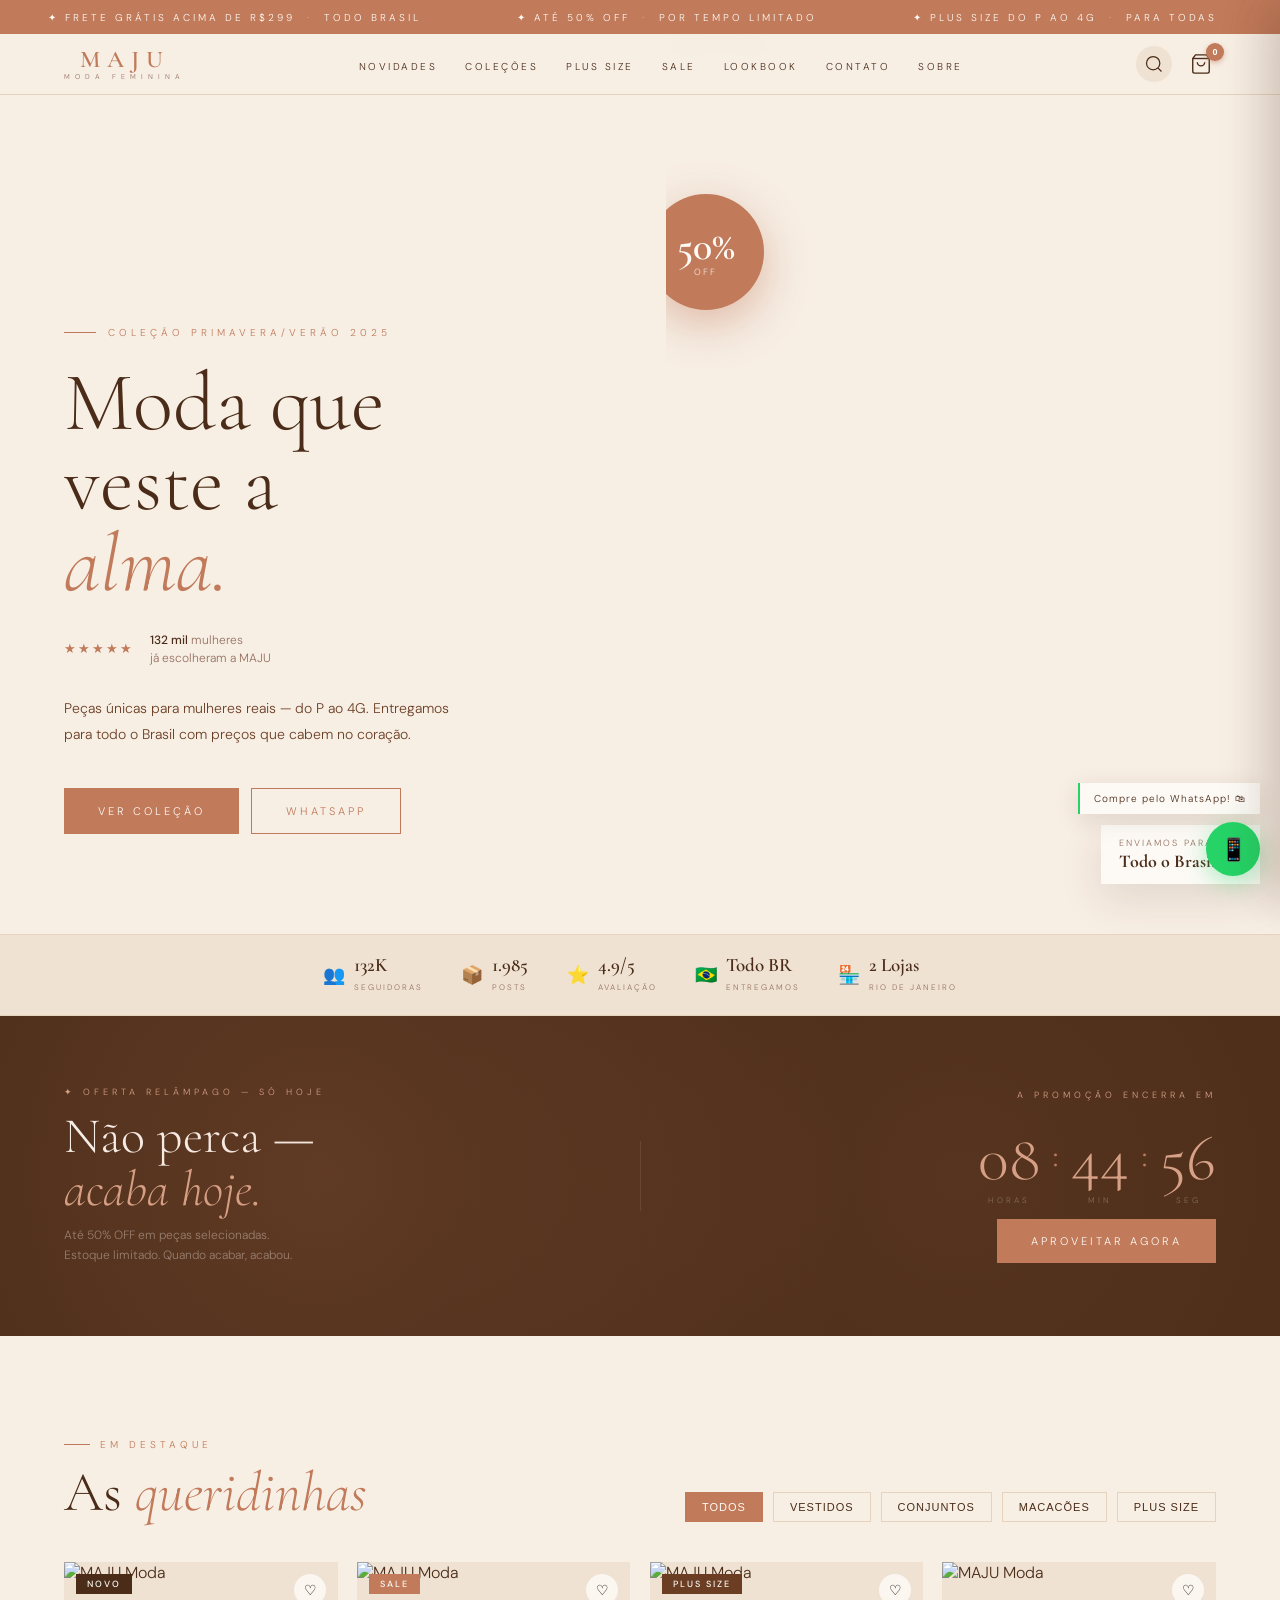
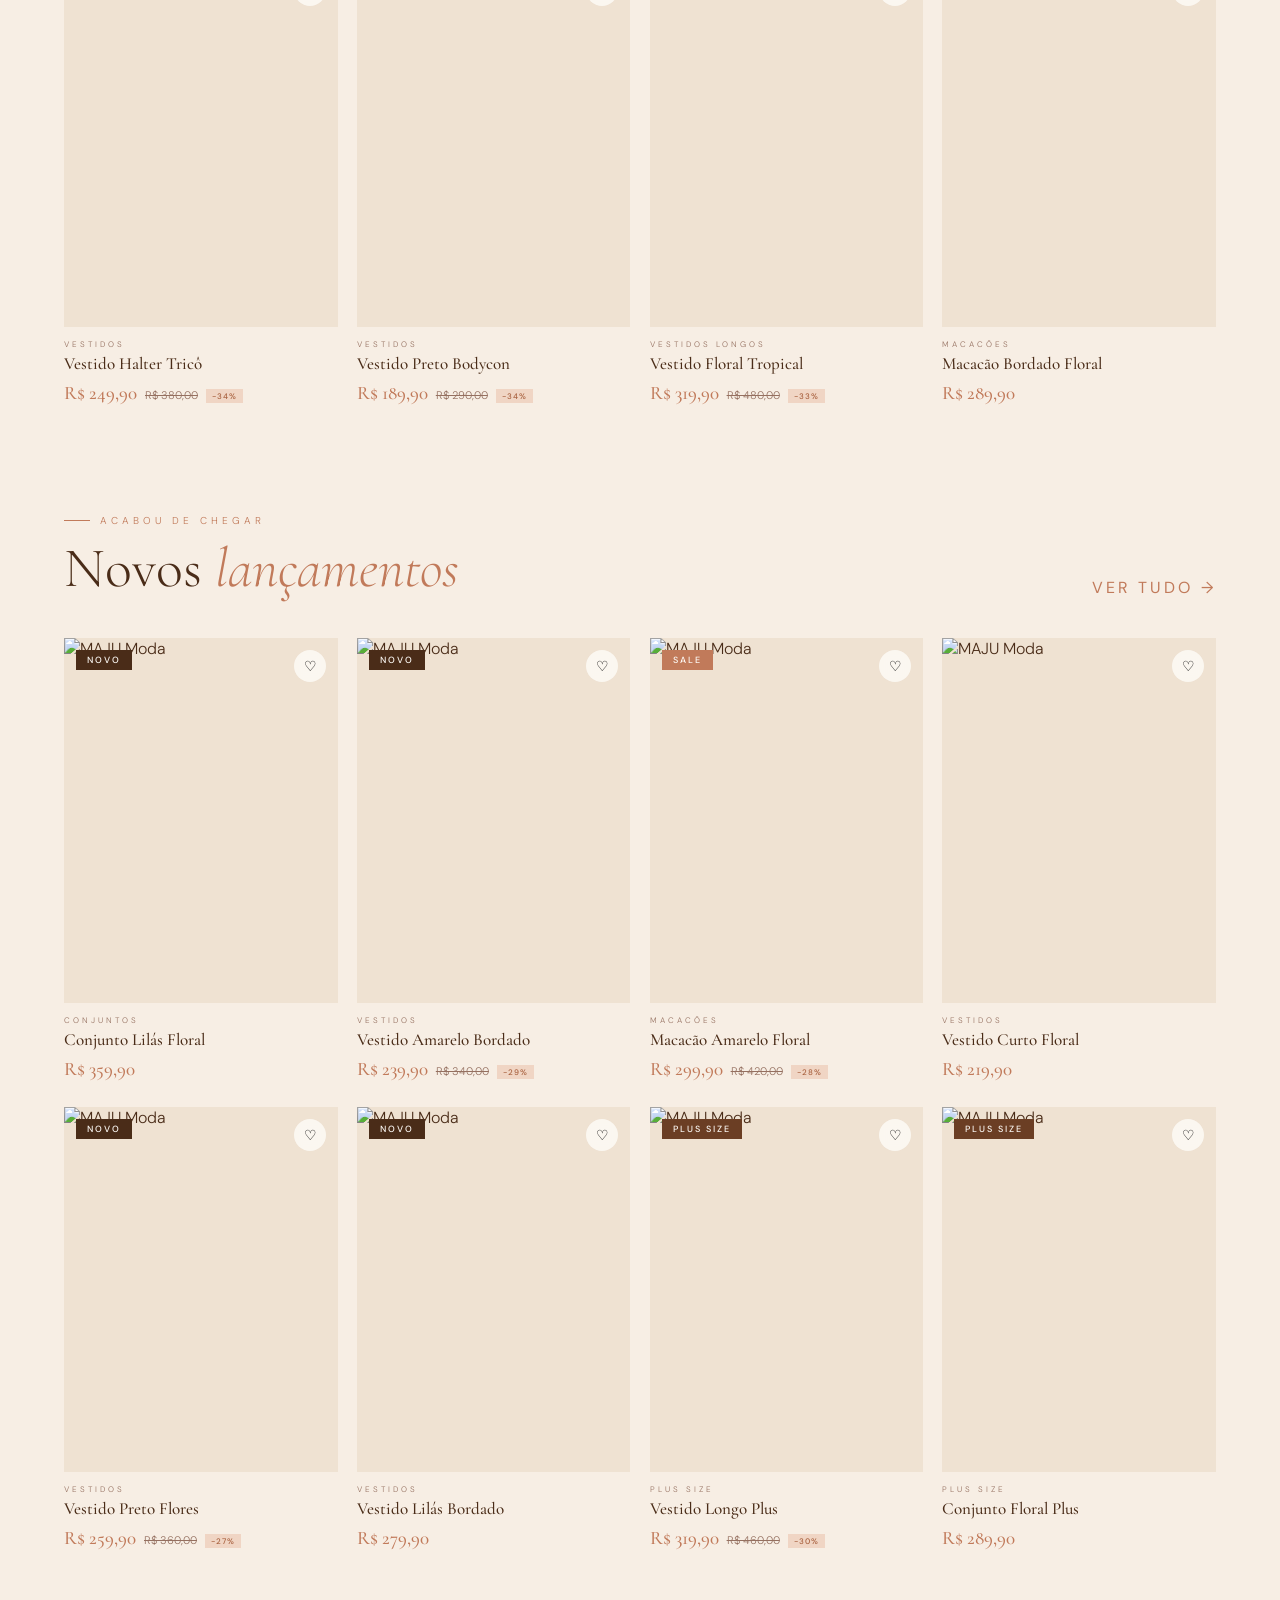
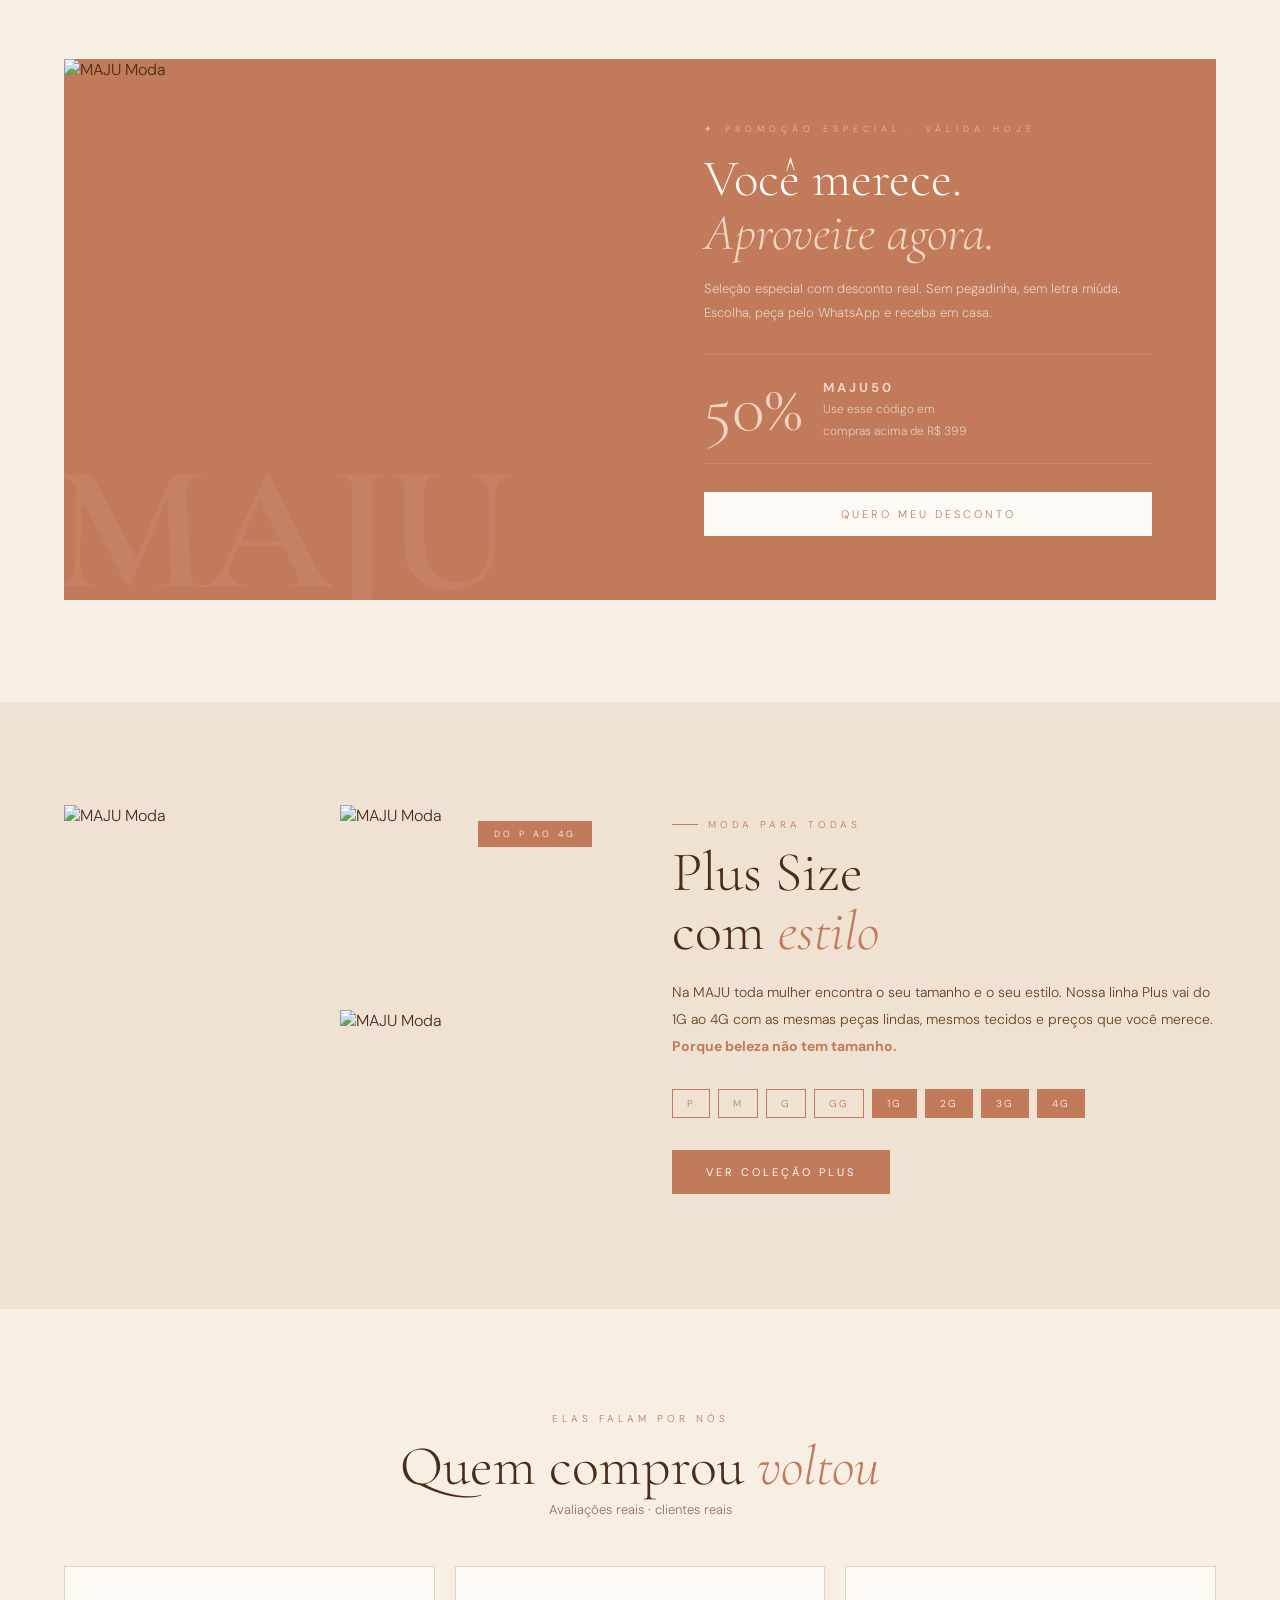
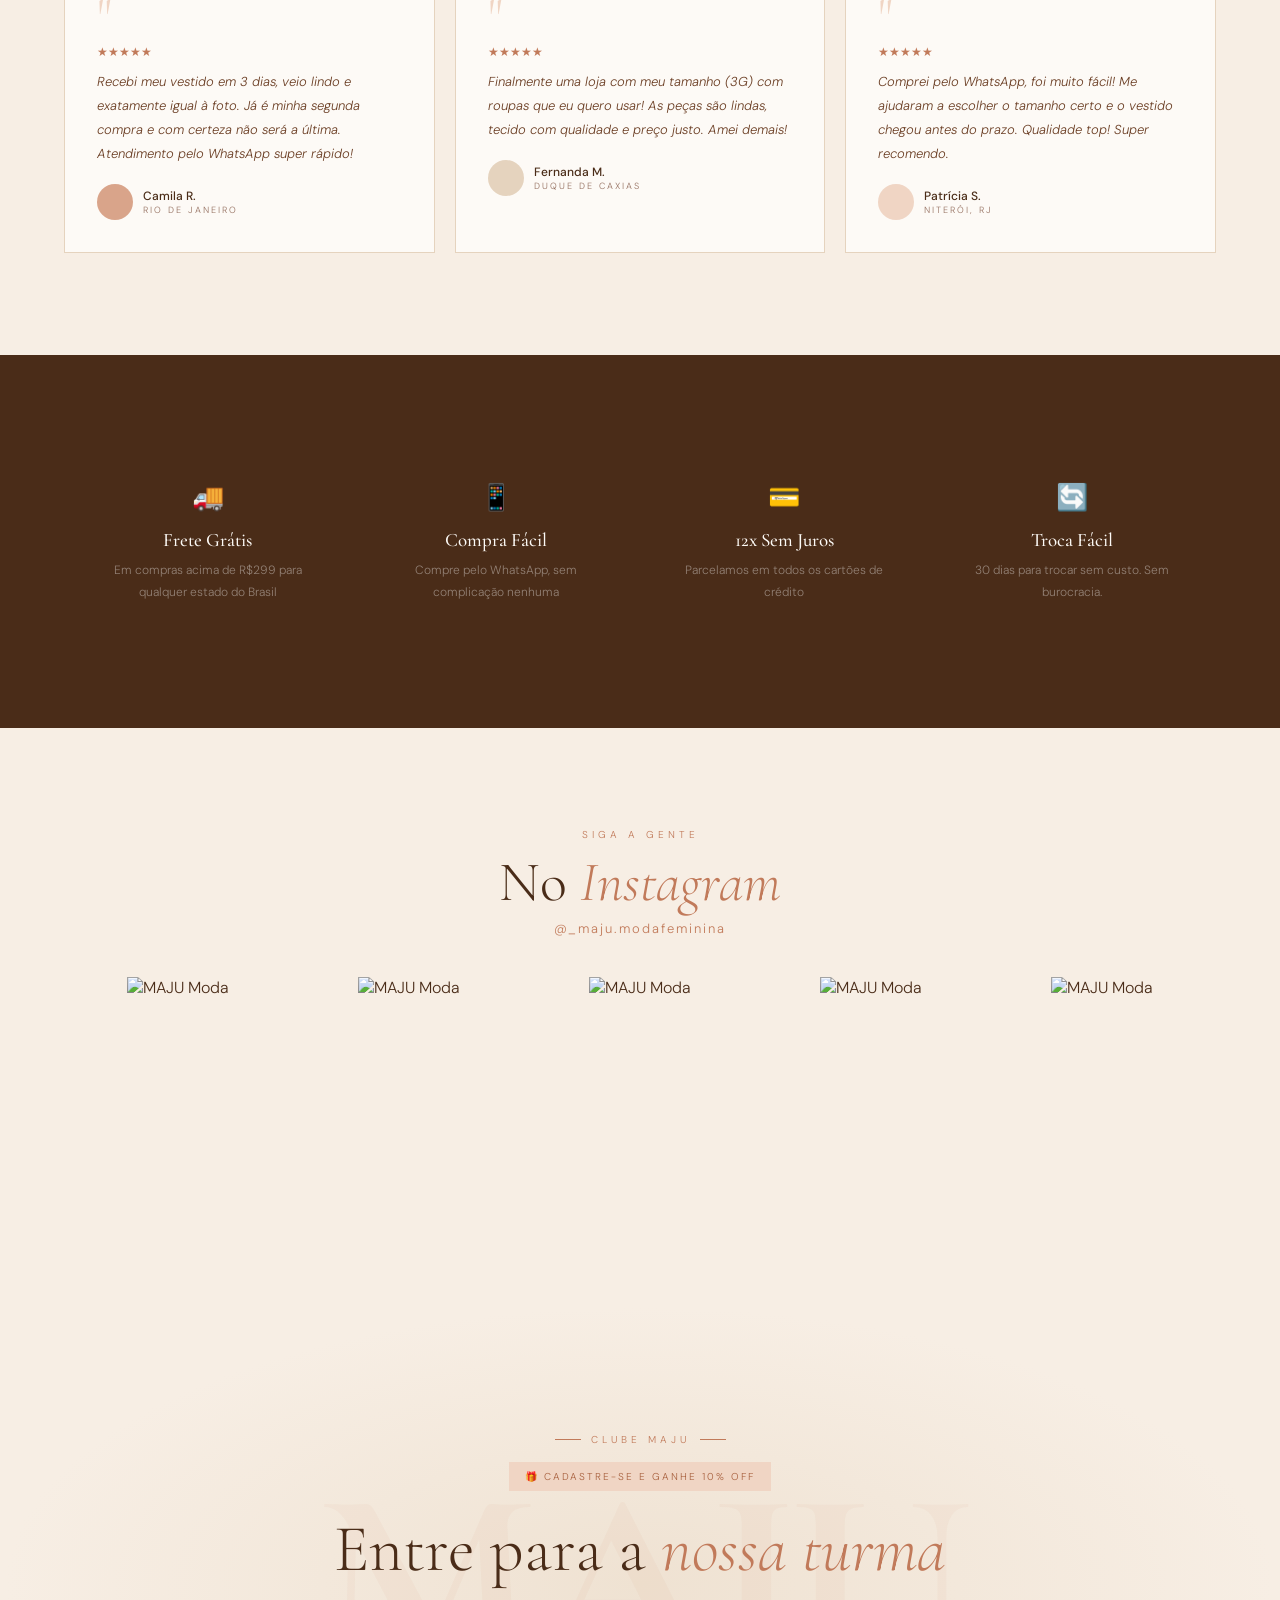
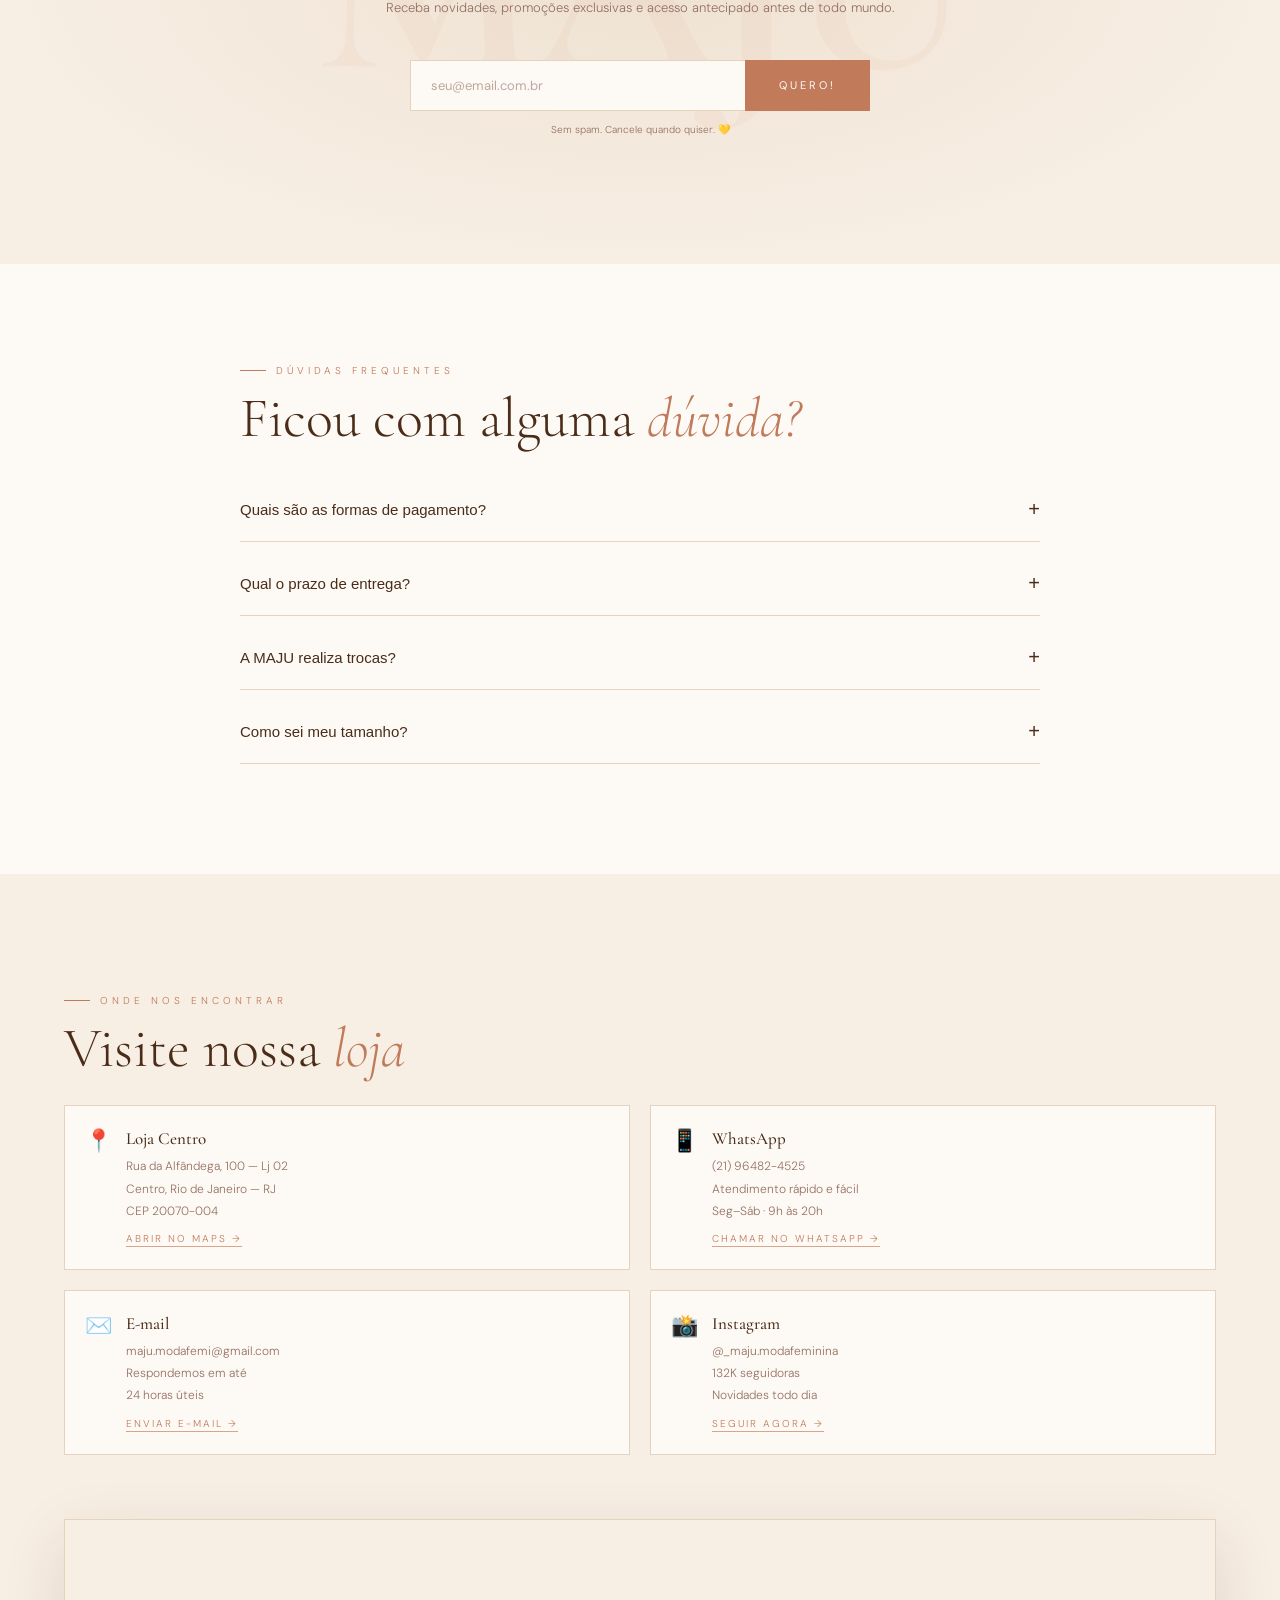
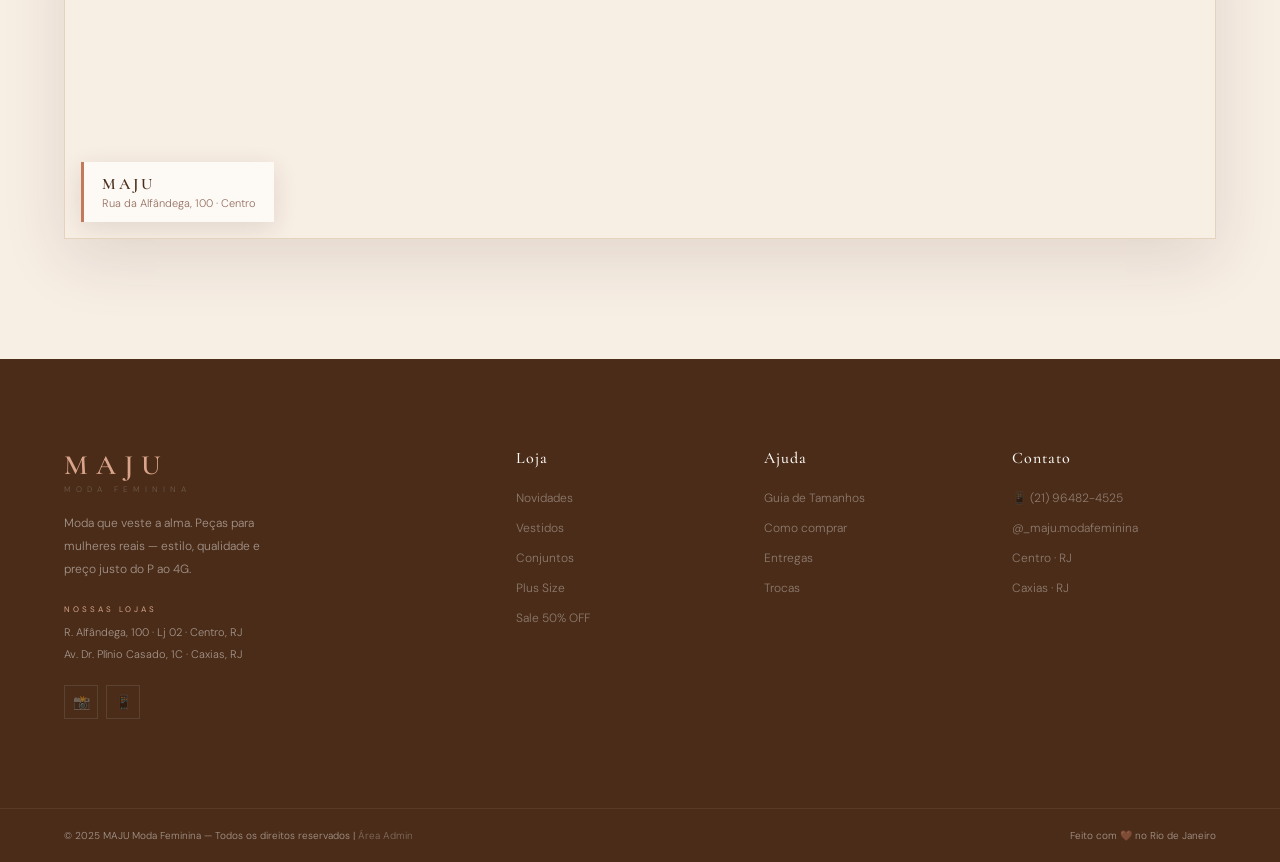
==== commit 3143a911: "adiciona painel admin" ====
--- a/index.html
+++ b/index.html
@@ -461,7 +461,7 @@
     <div class="f-col"><h4>Ajuda</h4><ul><li><a href="#">Guia de Tamanhos</a></li><li><a href="#">Como comprar</a></li><li><a href="#">Entregas</a></li><li><a href="#">Trocas</a></li></ul></div>
     <div class="f-col"><h4>Contato</h4><ul><li><a href="https://wa.me/5521964824525">📱 (21) 96482-4525</a></li><li><a href="https://instagram.com/_maju.modafeminina">@_maju.modafeminina</a></li><li><a href="#">Centro · RJ</a></li><li><a href="#">Caxias · RJ</a></li></ul></div>
   </div>
-  <div class="f-bot"><p>© 2025 MAJU Moda Feminina — Todos os direitos reservados</p><p>Feito com 🤎 no Rio de Janeiro</p></div>
+  <div class="f-bot"><p>© 2025 MAJU Moda Feminina — Todos os direitos reservados | <a href="admin.html" style="color:inherit;text-decoration:none;opacity:0.6;transition:opacity 0.3s;" onmouseover="this.style.opacity=1" onmouseout="this.style.opacity=0.6">Área Admin</a></p><p>Feito com 🤎 no Rio de Janeiro</p></div>
 </footer>
 
 <!-- WPP -->
